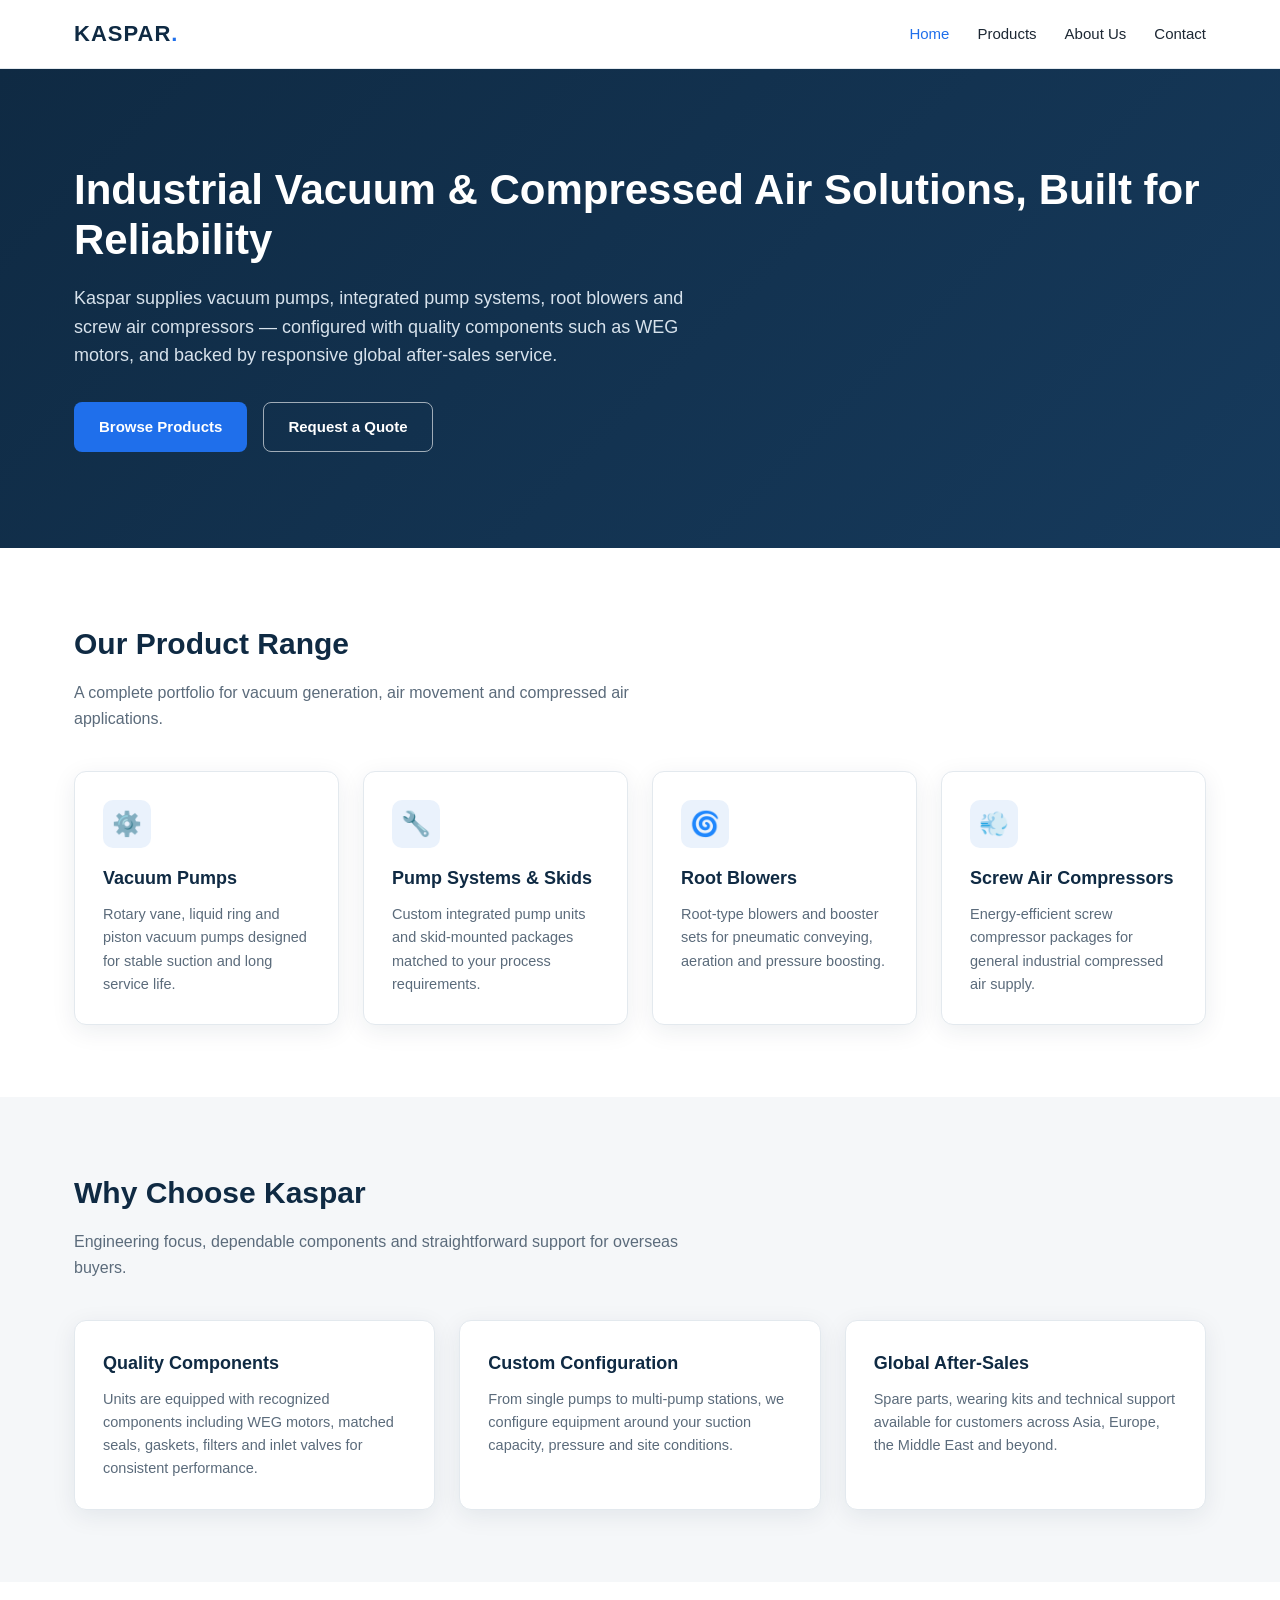
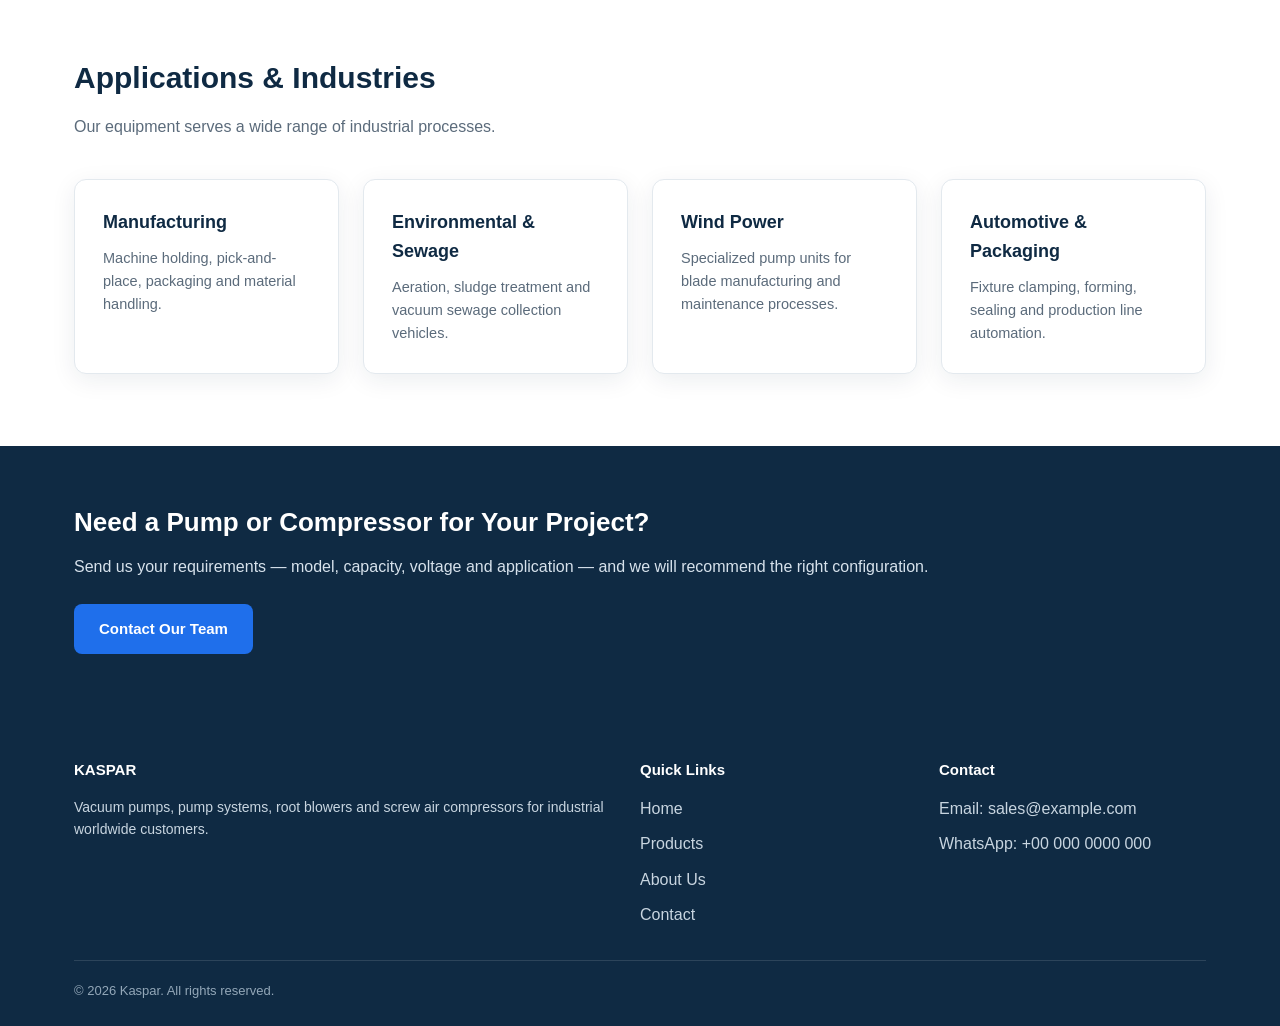
==== index.html @ ff20649e "Initial Kaspar product showcase website: home, products, detail, about, contact" ====
<!DOCTYPE html>
<html lang="en">
<head>
  <meta charset="UTF-8">
  <meta name="viewport" content="width=device-width, initial-scale=1.0">
  <title>Kaspar | Vacuum Pumps, Pump Systems & Air Compressor Solutions</title>
  <meta name="description" content="Kaspar manufactures vacuum pumps, pump skids, root blowers and screw air compressors for industrial, environmental, wind power and packaging applications. WEG-motor equipped, global after-sales support.">
  <link rel="stylesheet" href="css/style.css">
  <link rel="stylesheet" href="https://miaoda.feishu.cn/fonts/css2?family=Noto+Sans:wght@300;400;500;700;800&display=swap">
</head>
<body>

  <!-- ===== Header ===== -->
  <header class="site-header">
    <div class="container nav">
      <a href="index.html" class="brand">KASPAR<span>.</span></a>
      <button class="nav-toggle" aria-label="Menu" onclick="document.querySelector('.nav-links').classList.toggle('open')">
        <span></span><span></span><span></span>
      </button>
      <ul class="nav-links">
        <li><a href="index.html" class="active">Home</a></li>
        <li><a href="products.html">Products</a></li>
        <li><a href="about.html">About Us</a></li>
        <li><a href="contact.html">Contact</a></li>
      </ul>
    </div>
  </header>

  <!-- ===== Hero ===== -->
  <section class="hero">
    <div class="container">
      <h1>Industrial Vacuum &amp; Compressed Air Solutions, Built for Reliability</h1>
      <p class="lead">Kaspar supplies vacuum pumps, integrated pump systems, root blowers and screw air compressors — configured with quality components such as WEG motors, and backed by responsive global after-sales service.</p>
      <div class="hero-actions">
        <a href="products.html" class="btn btn-primary">Browse Products</a>
        <a href="contact.html" class="btn btn-outline">Request a Quote</a>
      </div>
    </div>
  </section>

  <!-- ===== Product categories ===== -->
  <section class="section">
    <div class="container">
      <h2 class="section-title">Our Product Range</h2>
      <p class="section-sub">A complete portfolio for vacuum generation, air movement and compressed air applications.</p>
      <div class="grid grid-4">
        <div class="card">
          <div class="icon">⚙️</div>
          <h3>Vacuum Pumps</h3>
          <p>Rotary vane, liquid ring and piston vacuum pumps designed for stable suction and long service life.</p>
        </div>
        <div class="card">
          <div class="icon">🔧</div>
          <h3>Pump Systems &amp; Skids</h3>
          <p>Custom integrated pump units and skid-mounted packages matched to your process requirements.</p>
        </div>
        <div class="card">
          <div class="icon">🌀</div>
          <h3>Root Blowers</h3>
          <p>Root-type blowers and booster sets for pneumatic conveying, aeration and pressure boosting.</p>
        </div>
        <div class="card">
          <div class="icon">💨</div>
          <h3>Screw Air Compressors</h3>
          <p>Energy-efficient screw compressor packages for general industrial compressed air supply.</p>
        </div>
      </div>
    </div>
  </section>

  <!-- ===== Why Kaspar ===== -->
  <section class="section alt">
    <div class="container">
      <h2 class="section-title">Why Choose Kaspar</h2>
      <p class="section-sub">Engineering focus, dependable components and straightforward support for overseas buyers.</p>
      <div class="grid grid-3">
        <div class="card">
          <h3>Quality Components</h3>
          <p>Units are equipped with recognized components including WEG motors, matched seals, gaskets, filters and inlet valves for consistent performance.</p>
        </div>
        <div class="card">
          <h3>Custom Configuration</h3>
          <p>From single pumps to multi-pump stations, we configure equipment around your suction capacity, pressure and site conditions.</p>
        </div>
        <div class="card">
          <h3>Global After-Sales</h3>
          <p>Spare parts, wearing kits and technical support available for customers across Asia, Europe, the Middle East and beyond.</p>
        </div>
      </div>
    </div>
  </section>

  <!-- ===== Applications ===== -->
  <section class="section">
    <div class="container">
      <h2 class="section-title">Applications &amp; Industries</h2>
      <p class="section-sub">Our equipment serves a wide range of industrial processes.</p>
      <div class="grid grid-4">
        <div class="card"><h3>Manufacturing</h3><p>Machine holding, pick-and-place, packaging and material handling.</p></div>
        <div class="card"><h3>Environmental &amp; Sewage</h3><p>Aeration, sludge treatment and vacuum sewage collection vehicles.</p></div>
        <div class="card"><h3>Wind Power</h3><p>Specialized pump units for blade manufacturing and maintenance processes.</p></div>
        <div class="card"><h3>Automotive &amp; Packaging</h3><p>Fixture clamping, forming, sealing and production line automation.</p></div>
      </div>
    </div>
  </section>

  <!-- ===== CTA ===== -->
  <section class="cta-band">
    <div class="container">
      <h2>Need a Pump or Compressor for Your Project?</h2>
      <p>Send us your requirements — model, capacity, voltage and application — and we will recommend the right configuration.</p>
      <a href="contact.html" class="btn btn-primary">Contact Our Team</a>
    </div>
  </section>

  <!-- ===== Footer ===== -->
  <footer class="site-footer">
    <div class="container">
      <div class="footer-grid">
        <div>
          <h4>KASPAR</h4>
          <p style="font-size:14px;">Vacuum pumps, pump systems, root blowers and screw air compressors for industrial worldwide customers.</p>
        </div>
        <div>
          <h4>Quick Links</h4>
          <ul>
            <li><a href="index.html">Home</a></li>
            <li><a href="products.html">Products</a></li>
            <li><a href="about.html">About Us</a></li>
            <li><a href="contact.html">Contact</a></li>
          </ul>
        </div>
        <div>
          <h4>Contact</h4>
          <ul>
            <li>Email: sales@example.com</li>
            <li>WhatsApp: +00 000 0000 000</li>
            <!-- TODO: replace placeholder contact details with real company information -->
          </ul>
        </div>
      </div>
      <div class="footer-bottom">© 2026 Kaspar. All rights reserved.</div>
    </div>
  </footer>

  <script src="js/main.js"></script>
</body>
</html>
---- css/style.css ----
/* ===== Kaspar Website — Global Styles ===== */
:root {
  --navy: #0f2a43;
  --navy-2: #163a5c;
  --steel: #5b6b7b;
  --accent: #1f6feb;
  --bg: #f5f7f9;
  --white: #ffffff;
  --line: #e3e9ee;
  --text: #1c2733;
  --radius: 12px;
  --shadow: 0 6px 24px rgba(15, 42, 67, 0.08);
}

* { margin: 0; padding: 0; box-sizing: border-box; }

html { scroll-behavior: smooth; }

body {
  font-family: "Noto Sans SC", "Noto Sans", -apple-system, BlinkMacSystemFont,
    "Segoe UI", Roboto, "Helvetica Neue", Arial, sans-serif;
  color: var(--text);
  background: var(--white);
  line-height: 1.6;
}

img { max-width: 100%; display: block; }
a { color: var(--accent); text-decoration: none; }
a:hover { text-decoration: underline; }

.container { max-width: 1180px; margin: 0 auto; padding: 0 24px; }

/* ===== Header / Nav ===== */
.site-header {
  position: sticky; top: 0; z-index: 50;
  background: var(--white);
  border-bottom: 1px solid var(--line);
}
.nav {
  display: flex; align-items: center; justify-content: space-between;
  height: 68px;
}
.brand {
  font-size: 22px; font-weight: 800; letter-spacing: 1px;
  color: var(--navy);
}
.brand span { color: var(--accent); }
.nav-links { display: flex; gap: 28px; list-style: none; }
.nav-links a {
  color: var(--text); font-weight: 500; font-size: 15px;
}
.nav-links a:hover, .nav-links a.active { color: var(--accent); text-decoration: none; }
.nav-toggle { display: none; background: none; border: 0; cursor: pointer; }
.nav-toggle span { display: block; width: 24px; height: 2px; background: var(--navy); margin: 5px 0; }

/* ===== Hero ===== */
.hero {
  background: linear-gradient(135deg, var(--navy) 0%, var(--navy-2) 100%);
  color: var(--white);
  padding: 96px 0;
}
.hero h1 { font-size: 42px; line-height: 1.2; margin-bottom: 18px; }
.hero p.lead { font-size: 18px; max-width: 640px; color: #d7e2ec; margin-bottom: 32px; }
.hero-actions { display: flex; gap: 16px; flex-wrap: wrap; }

/* ===== Buttons ===== */
.btn {
  display: inline-flex; align-items: center; justify-content: center;
  padding: 12px 24px; border-radius: 8px; font-weight: 600; font-size: 15px;
  cursor: pointer; border: 1px solid transparent; transition: all .2s;
}
.btn-primary { background: var(--accent); color: var(--white); }
.btn-primary:hover { background: #185cc7; text-decoration: none; }
.btn-outline { border-color: rgba(255,255,255,.6); color: var(--white); }
.btn-outline:hover { background: rgba(255,255,255,.1); text-decoration: none; }
.btn-dark { background: var(--navy); color: var(--white); }
.btn-dark:hover { background: var(--navy-2); text-decoration: none; }

/* ===== Sections ===== */
.section { padding: 72px 0; }
.section.alt { background: var(--bg); }
.section-title { font-size: 30px; color: var(--navy); margin-bottom: 12px; }
.section-sub { color: var(--steel); max-width: 640px; margin-bottom: 40px; }

/* ===== Cards grid ===== */
.grid { display: grid; gap: 24px; }
.grid-3 { grid-template-columns: repeat(3, 1fr); }
.grid-4 { grid-template-columns: repeat(4, 1fr); }
.card {
  background: var(--white); border: 1px solid var(--line);
  border-radius: var(--radius); padding: 28px; box-shadow: var(--shadow);
  transition: transform .2s, box-shadow .2s;
}
.card:hover { transform: translateY(-4px); }
.card h3 { font-size: 18px; color: var(--navy); margin-bottom: 10px; }
.card p { color: var(--steel); font-size: 14.5px; }
.card .icon {
  width: 48px; height: 48px; border-radius: 10px; background: #eaf2fc;
  display: flex; align-items: center; justify-content: center; font-size: 24px;
  margin-bottom: 16px;
}

/* ===== Product list ===== */
.product-card { display: flex; flex-direction: column; }
.product-card .thumb {
  height: 170px; border-radius: 10px; background: var(--bg);
  display: flex; align-items: center; justify-content: center;
  color: var(--steel); font-size: 14px; margin-bottom: 18px;
}
.product-card .meta { margin-top: auto; padding-top: 14px; }

/* ===== Feature list ===== */
.feature-list { list-style: none; display: grid; gap: 14px; }
.feature-list li {
  padding-left: 28px; position: relative; color: var(--steel);
}
.feature-list li::before {
  content: "✓"; position: absolute; left: 0; color: var(--accent); font-weight: 700;
}

/* ===== Tables ===== */
.spec-table { width: 100%; border-collapse: collapse; margin-top: 16px; }
.spec-table th, .spec-table td {
  padding: 12px 16px; border-bottom: 1px solid var(--line); text-align: left; font-size: 15px;
}
.spec-table th { width: 40%; color: var(--navy); background: var(--bg); }

/* ===== CTA band ===== */
.cta-band {
  background: var(--navy); color: var(--white); padding: 56px 0;
}
.cta-band h2 { font-size: 26px; margin-bottom: 10px; }
.cta-band p { color: #d7e2ec; margin-bottom: 24px; }

/* ===== Forms ===== */
.form-grid { display: grid; gap: 18px; }
.form-field label { display: block; font-weight: 600; margin-bottom: 6px; font-size: 14px; }
.form-field input, .form-field textarea, .form-field select {
  width: 100%; padding: 12px 14px; border: 1px solid var(--line);
  border-radius: 8px; font: inherit; background: var(--white);
}
.form-field textarea { min-height: 120px; resize: vertical; }

/* ===== Contact info ===== */
.contact-info { display: grid; gap: 16px; }
.contact-info .item { display: flex; gap: 14px; }
.contact-info .item .icon { font-size: 20px; }
.contact-info .item h4 { color: var(--navy); font-size: 15px; }
.contact-info .item p { color: var(--steel); font-size: 14.5px; }

/* ===== Footer ===== */
.site-footer { background: var(--navy); color: #c8d5e0; padding: 48px 0 24px; }
.footer-grid { display: grid; grid-template-columns: 2fr 1fr 1fr; gap: 32px; margin-bottom: 32px; }
.site-footer h4 { color: var(--white); margin-bottom: 14px; font-size: 15px; }
.site-footer ul { list-style: none; display: grid; gap: 10px; }
.site-footer a { color: #c8d5e0; }
.footer-bottom { border-top: 1px solid rgba(255,255,255,.12); padding-top: 20px; font-size: 13px; color: #93a7b8; }

/* ===== Breadcrumb ===== */
.breadcrumb { font-size: 14px; color: var(--steel); padding: 24px 0 0; }
.breadcrumb a { color: var(--steel); }

/* ===== Responsive ===== */
@media (max-width: 960px) {
  .grid-3, .grid-4 { grid-template-columns: repeat(2, 1fr); }
  .hero h1 { font-size: 32px; }
}
@media (max-width: 640px) {
  .grid-3, .grid-4 { grid-template-columns: 1fr; }
  .footer-grid { grid-template-columns: 1fr; }
  .nav-links {
    display: none; position: absolute; top: 68px; left: 0; right: 0;
    background: var(--white); flex-direction: column; gap: 0;
    border-bottom: 1px solid var(--line); padding: 8px 0;
  }
  .nav-links.open { display: flex; }
  .nav-links a { display: block; padding: 14px 24px; }
  .nav-toggle { display: block; }
}
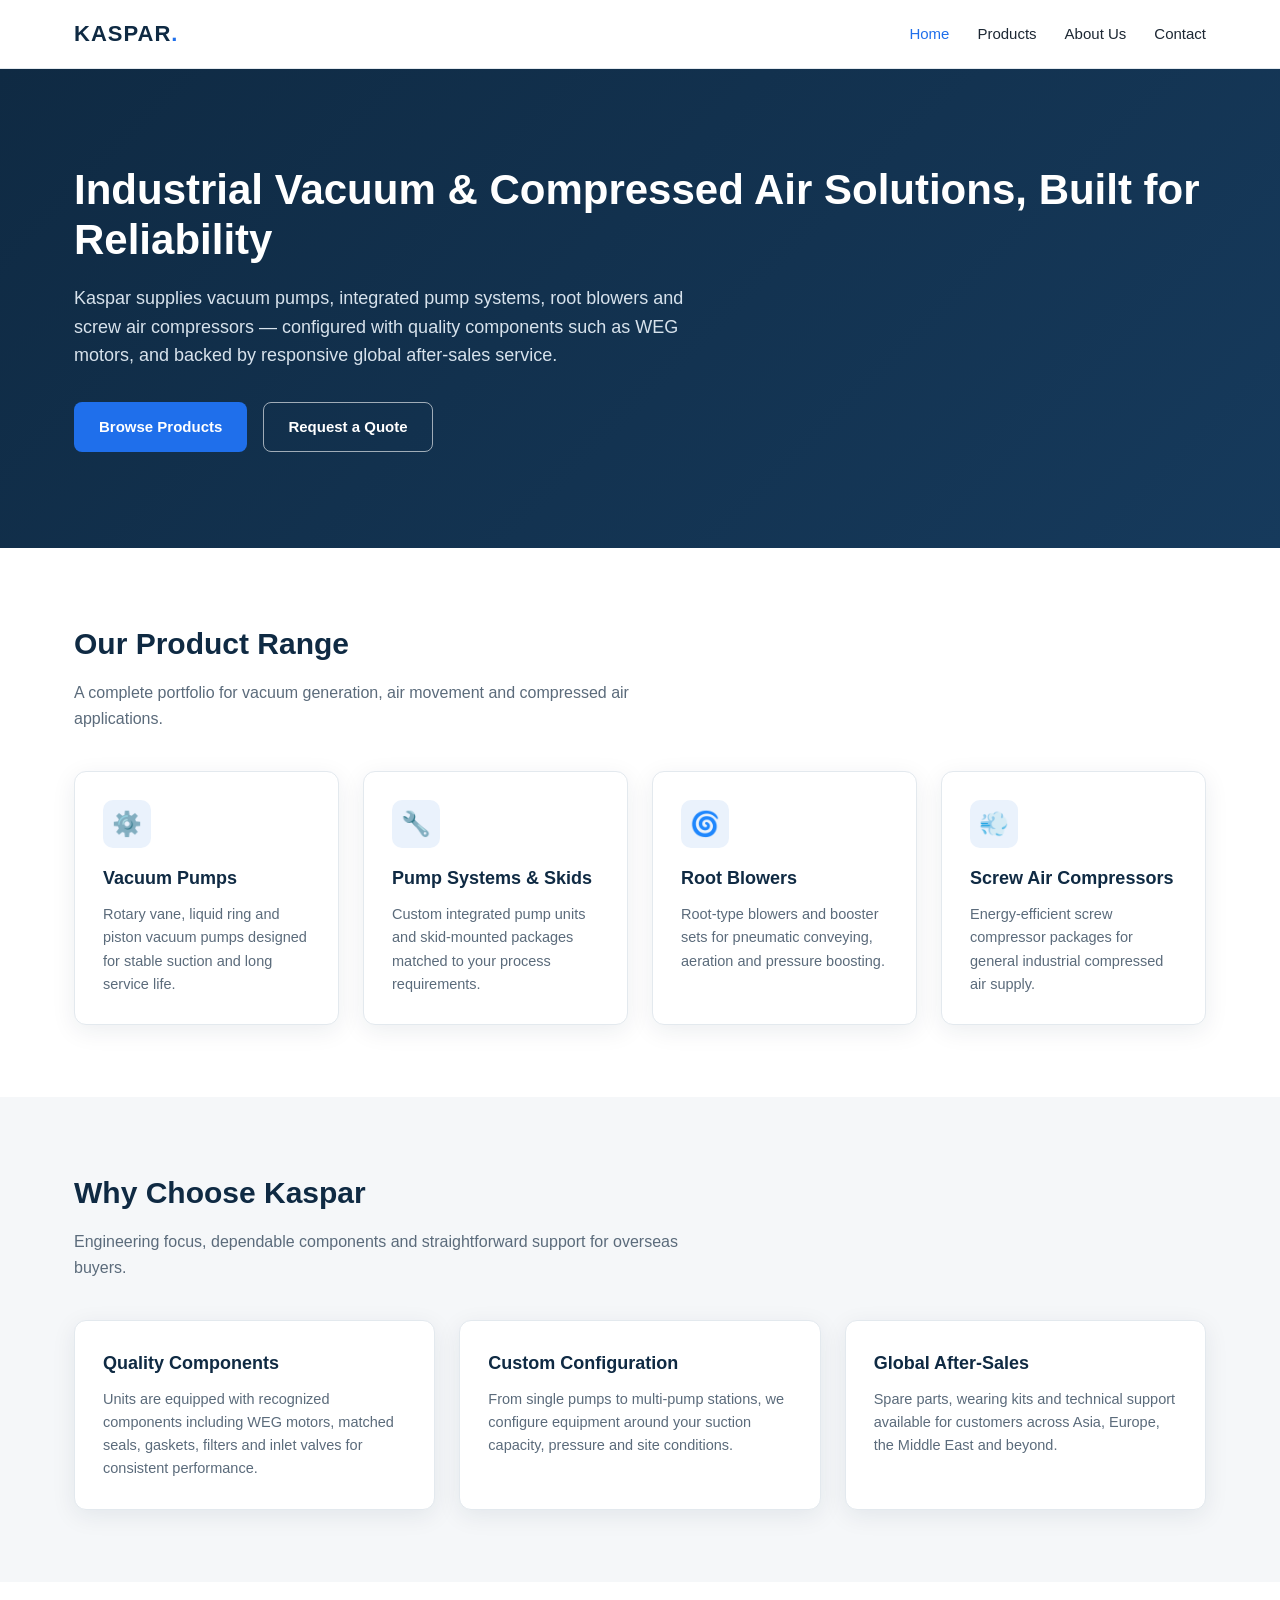
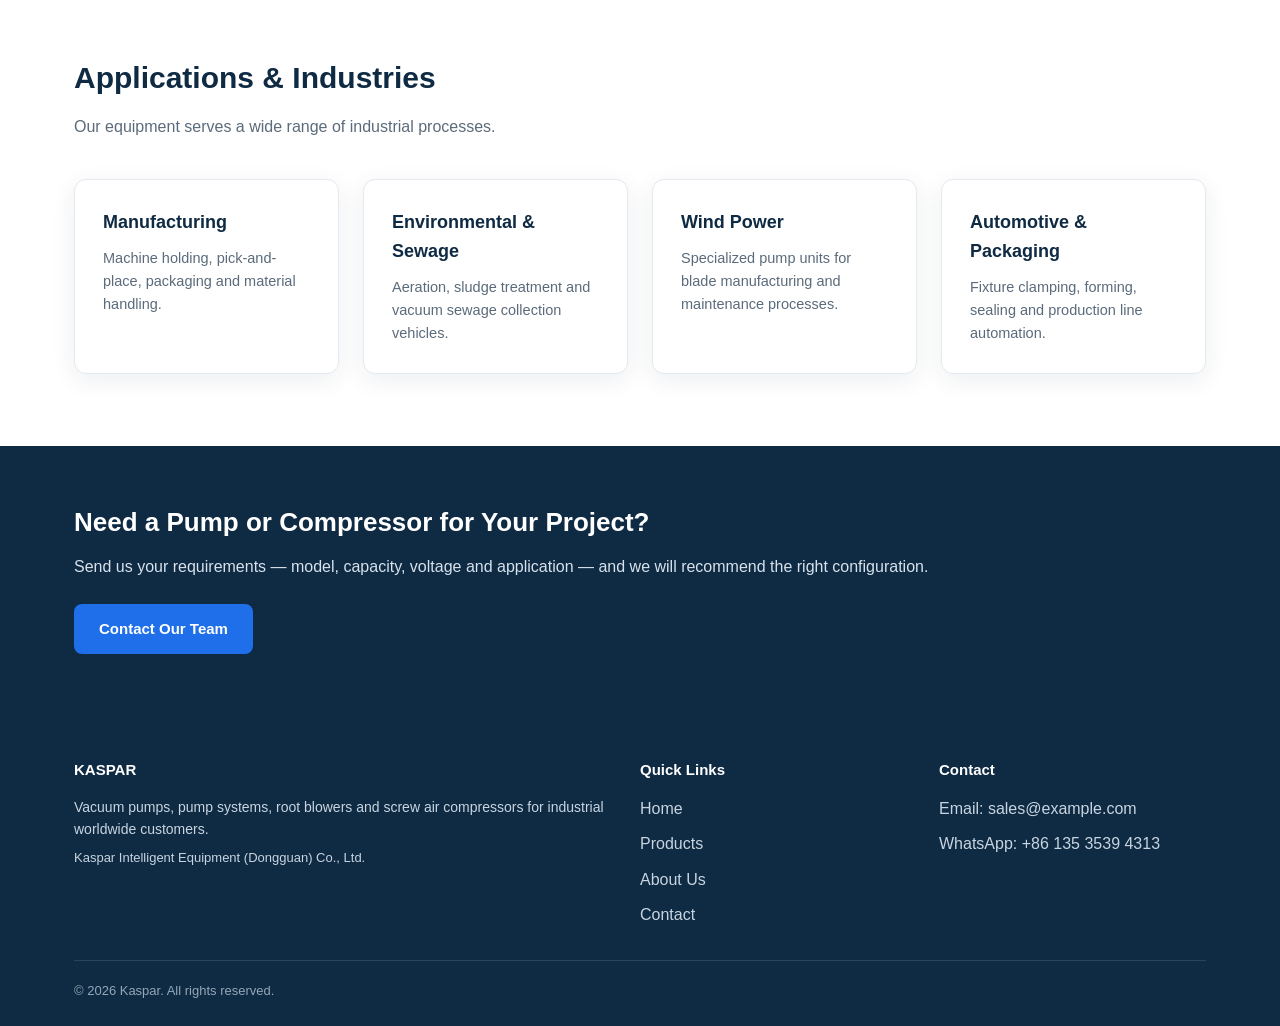
==== commit e762ce67: "Add company full name, address and WhatsApp contact" ====
--- a/index.html
+++ b/index.html
@@ -120,6 +120,7 @@
         <div>
           <h4>KASPAR</h4>
           <p style="font-size:14px;">Vacuum pumps, pump systems, root blowers and screw air compressors for industrial worldwide customers.</p>
+          <p style="font-size:13px; margin-top:8px;">Kaspar Intelligent Equipment (Dongguan) Co., Ltd.</p>
         </div>
         <div>
           <h4>Quick Links</h4>
@@ -134,8 +135,7 @@
           <h4>Contact</h4>
           <ul>
             <li>Email: sales@example.com</li>
-            <li>WhatsApp: +00 000 0000 000</li>
-            <!-- TODO: replace placeholder contact details with real company information -->
+            <li>WhatsApp: <a href="https://wa.me/8613535394313" target="_blank" rel="noopener">+86 135 3539 4313</a></li>
           </ul>
         </div>
       </div>
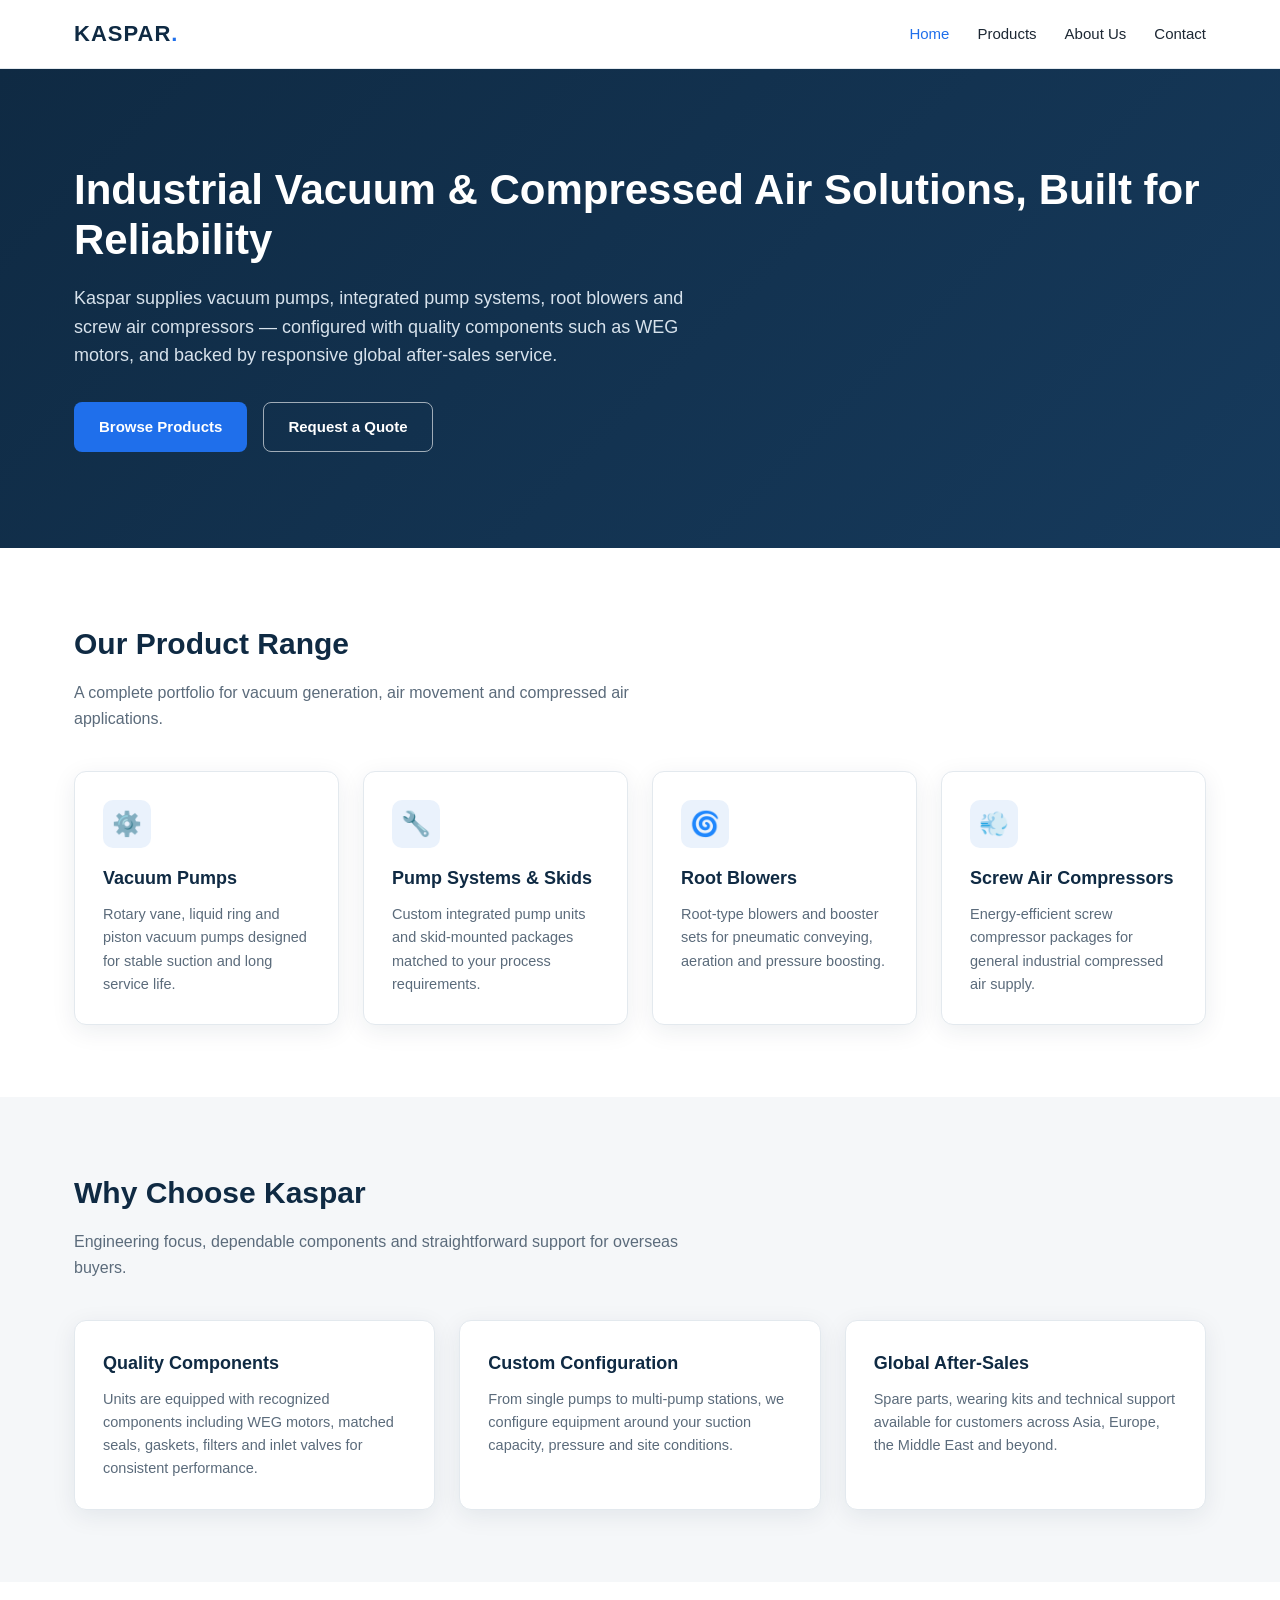
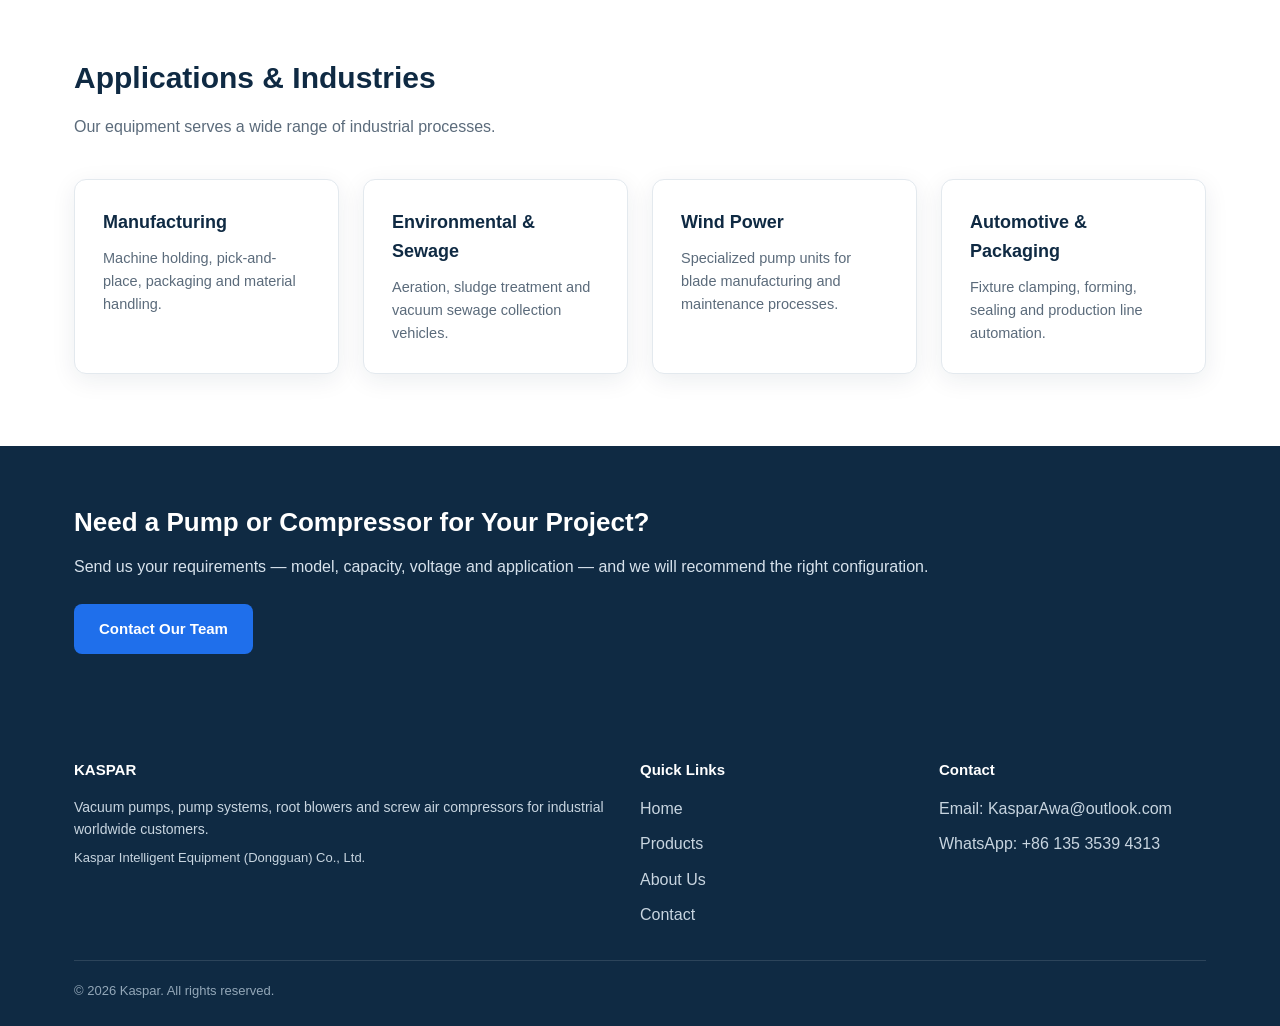
==== commit 2e4c6829: "Add VR 302 / VR 250 product pages with specs, images, curve and service kits; update contact email" ====
--- a/index.html
+++ b/index.html
@@ -134,7 +134,7 @@
         <div>
           <h4>Contact</h4>
           <ul>
-            <li>Email: sales@example.com</li>
+            <li>Email: KasparAwa@outlook.com</li>
             <li>WhatsApp: <a href="https://wa.me/8613535394313" target="_blank" rel="noopener">+86 135 3539 4313</a></li>
           </ul>
         </div>
--- a/css/style.css
+++ b/css/style.css
@@ -108,6 +108,7 @@
   color: var(--steel); font-size: 14px; margin-bottom: 18px;
 }
 .product-card .meta { margin-top: auto; padding-top: 14px; }
+.thumb-img { width: 100%; height: 170px; object-fit: contain; border-radius: 10px; background: var(--bg); margin-bottom: 18px; }
 
 /* ===== Feature list ===== */
 .feature-list { list-style: none; display: grid; gap: 14px; }
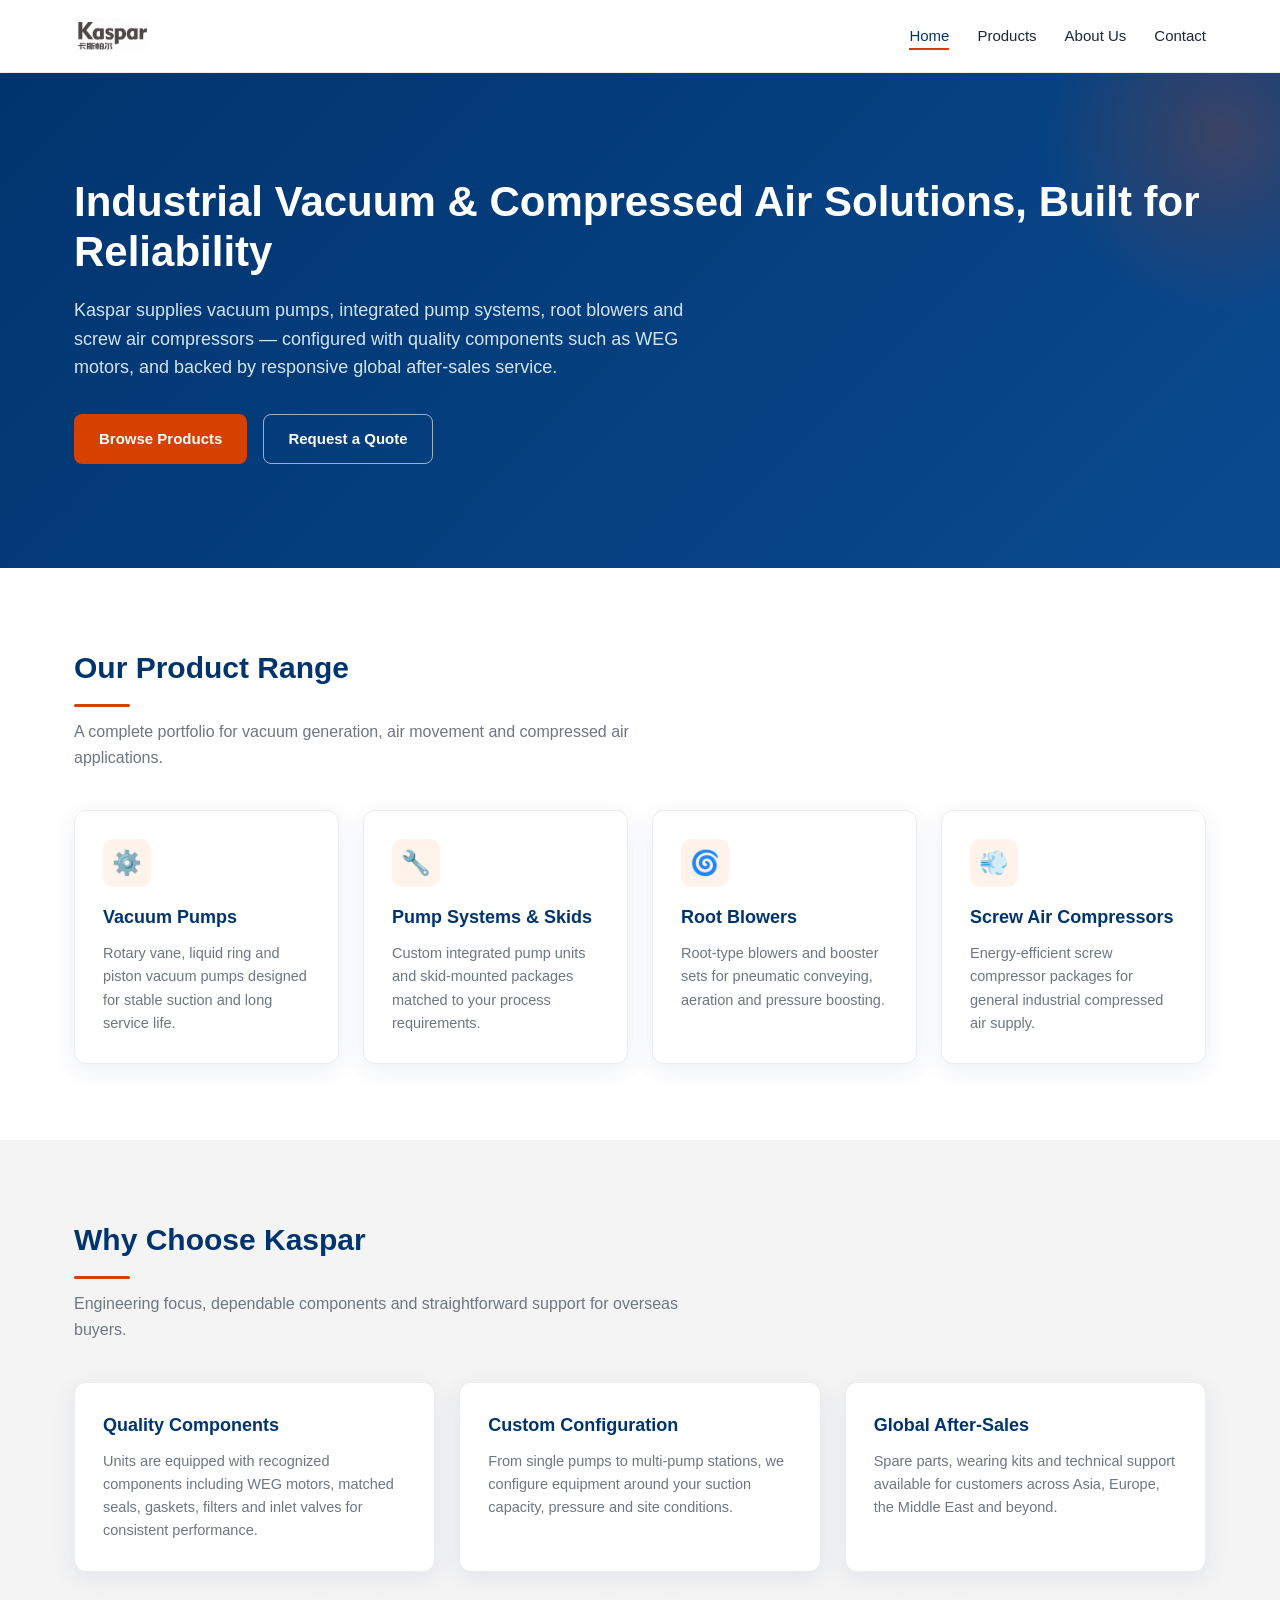
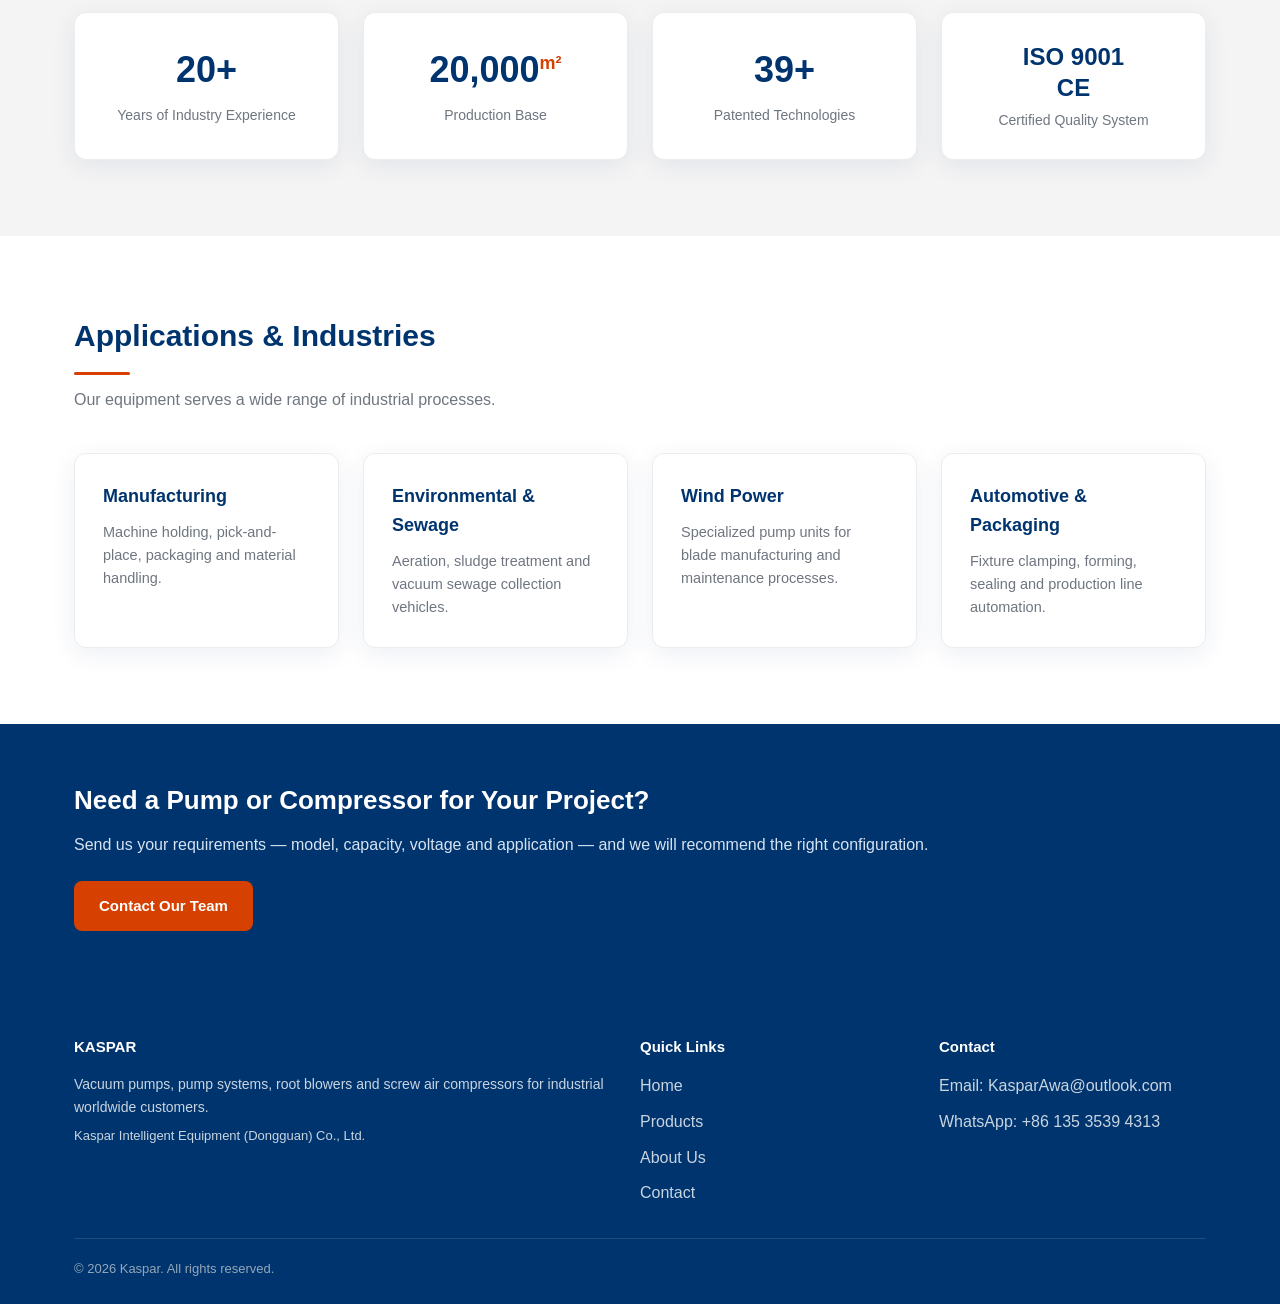
==== commit 622854f7: "Rebrand to Alibaba orange/blue palette, add logo to nav, interactive About page with stats counters " ====
--- a/index.html
+++ b/index.html
@@ -13,7 +13,7 @@
   <!-- ===== Header ===== -->
   <header class="site-header">
     <div class="container nav">
-      <a href="index.html" class="brand">KASPAR<span>.</span></a>
+      <a href="index.html" class="brand"><img class="nav-logo" src="assets/logo.png" alt="Kaspar"></a>
       <button class="nav-toggle" aria-label="Menu" onclick="document.querySelector('.nav-links').classList.toggle('open')">
         <span></span><span></span><span></span>
       </button>
@@ -44,22 +44,22 @@
       <h2 class="section-title">Our Product Range</h2>
       <p class="section-sub">A complete portfolio for vacuum generation, air movement and compressed air applications.</p>
       <div class="grid grid-4">
-        <div class="card">
+        <div class="card reveal">
           <div class="icon">⚙️</div>
           <h3>Vacuum Pumps</h3>
           <p>Rotary vane, liquid ring and piston vacuum pumps designed for stable suction and long service life.</p>
         </div>
-        <div class="card">
+        <div class="card reveal reveal-d1">
           <div class="icon">🔧</div>
           <h3>Pump Systems &amp; Skids</h3>
           <p>Custom integrated pump units and skid-mounted packages matched to your process requirements.</p>
         </div>
-        <div class="card">
+        <div class="card reveal reveal-d2">
           <div class="icon">🌀</div>
           <h3>Root Blowers</h3>
           <p>Root-type blowers and booster sets for pneumatic conveying, aeration and pressure boosting.</p>
         </div>
-        <div class="card">
+        <div class="card reveal reveal-d3">
           <div class="icon">💨</div>
           <h3>Screw Air Compressors</h3>
           <p>Energy-efficient screw compressor packages for general industrial compressed air supply.</p>
@@ -74,17 +74,36 @@
       <h2 class="section-title">Why Choose Kaspar</h2>
       <p class="section-sub">Engineering focus, dependable components and straightforward support for overseas buyers.</p>
       <div class="grid grid-3">
-        <div class="card">
+        <div class="card reveal">
           <h3>Quality Components</h3>
           <p>Units are equipped with recognized components including WEG motors, matched seals, gaskets, filters and inlet valves for consistent performance.</p>
         </div>
-        <div class="card">
+        <div class="card reveal reveal-d1">
           <h3>Custom Configuration</h3>
           <p>From single pumps to multi-pump stations, we configure equipment around your suction capacity, pressure and site conditions.</p>
         </div>
-        <div class="card">
+        <div class="card reveal reveal-d2">
           <h3>Global After-Sales</h3>
           <p>Spare parts, wearing kits and technical support available for customers across Asia, Europe, the Middle East and beyond.</p>
+        </div>
+      </div>
+
+      <div class="stats-band">
+        <div class="stat reveal">
+          <div class="stat-num" data-count="20" data-suffix="+">0</div>
+          <div class="stat-label">Years of Industry Experience</div>
+        </div>
+        <div class="stat reveal reveal-d1">
+          <div class="stat-num">20,000<sup>m²</sup></div>
+          <div class="stat-label">Production Base</div>
+        </div>
+        <div class="stat reveal reveal-d2">
+          <div class="stat-num" data-count="40" data-suffix="+">0</div>
+          <div class="stat-label">Patented Technologies</div>
+        </div>
+        <div class="stat reveal reveal-d3">
+          <div class="stat-num" style="font-size:24px; line-height:1.3;">ISO 9001<br>CE</div>
+          <div class="stat-label">Certified Quality System</div>
         </div>
       </div>
     </div>
@@ -96,10 +115,10 @@
       <h2 class="section-title">Applications &amp; Industries</h2>
       <p class="section-sub">Our equipment serves a wide range of industrial processes.</p>
       <div class="grid grid-4">
-        <div class="card"><h3>Manufacturing</h3><p>Machine holding, pick-and-place, packaging and material handling.</p></div>
-        <div class="card"><h3>Environmental &amp; Sewage</h3><p>Aeration, sludge treatment and vacuum sewage collection vehicles.</p></div>
-        <div class="card"><h3>Wind Power</h3><p>Specialized pump units for blade manufacturing and maintenance processes.</p></div>
-        <div class="card"><h3>Automotive &amp; Packaging</h3><p>Fixture clamping, forming, sealing and production line automation.</p></div>
+        <div class="card reveal"><h3>Manufacturing</h3><p>Machine holding, pick-and-place, packaging and material handling.</p></div>
+        <div class="card reveal reveal-d1"><h3>Environmental &amp; Sewage</h3><p>Aeration, sludge treatment and vacuum sewage collection vehicles.</p></div>
+        <div class="card reveal reveal-d2"><h3>Wind Power</h3><p>Specialized pump units for blade manufacturing and maintenance processes.</p></div>
+        <div class="card reveal reveal-d3"><h3>Automotive &amp; Packaging</h3><p>Fixture clamping, forming, sealing and production line automation.</p></div>
       </div>
     </div>
   </section>
--- a/css/style.css
+++ b/css/style.css
@@ -1,15 +1,18 @@
 /* ===== Kaspar Website — Global Styles ===== */
 :root {
-  --navy: #0f2a43;
-  --navy-2: #163a5c;
-  --steel: #5b6b7b;
-  --accent: #1f6feb;
-  --bg: #f5f7f9;
+  --orange: #d64000;
+  --orange-dark: #b83600;
+  --orange-soft: #fff3eb;
+  --navy: #00346e;
+  --navy-2: #0a4a8f;
+  --steel: #6f7680;
+  --bg: #f4f4f4;
   --white: #ffffff;
-  --line: #e3e9ee;
+  --line: #ececec;
   --text: #1c2733;
   --radius: 12px;
-  --shadow: 0 6px 24px rgba(15, 42, 67, 0.08);
+  --shadow: 0 6px 24px rgba(0, 52, 110, 0.08);
+  --shadow-hover: 0 14px 34px rgba(0, 52, 110, 0.16);
 }
 
 * { margin: 0; padding: 0; box-sizing: border-box; }
@@ -25,7 +28,7 @@
 }
 
 img { max-width: 100%; display: block; }
-a { color: var(--accent); text-decoration: none; }
+a { color: var(--orange); text-decoration: none; }
 a:hover { text-decoration: underline; }
 
 .container { max-width: 1180px; margin: 0 auto; padding: 0 24px; }
@@ -35,21 +38,26 @@
   position: sticky; top: 0; z-index: 50;
   background: var(--white);
   border-bottom: 1px solid var(--line);
-}
+  transition: box-shadow .25s;
+}
+.site-header.scrolled { box-shadow: 0 4px 18px rgba(0, 52, 110, 0.12); }
 .nav {
   display: flex; align-items: center; justify-content: space-between;
-  height: 68px;
-}
-.brand {
-  font-size: 22px; font-weight: 800; letter-spacing: 1px;
-  color: var(--navy);
-}
-.brand span { color: var(--accent); }
+  height: 72px;
+}
+.brand { display: inline-flex; align-items: center; }
+.nav-logo { height: 36px; width: auto; }
 .nav-links { display: flex; gap: 28px; list-style: none; }
 .nav-links a {
   color: var(--text); font-weight: 500; font-size: 15px;
-}
-.nav-links a:hover, .nav-links a.active { color: var(--accent); text-decoration: none; }
+  position: relative; padding: 6px 0;
+}
+.nav-links a::after {
+  content: ""; position: absolute; left: 0; bottom: 0; height: 2px; width: 0;
+  background: var(--orange); transition: width .25s;
+}
+.nav-links a:hover, .nav-links a.active { color: var(--navy); text-decoration: none; }
+.nav-links a:hover::after, .nav-links a.active::after { width: 100%; }
 .nav-toggle { display: none; background: none; border: 0; cursor: pointer; }
 .nav-toggle span { display: block; width: 24px; height: 2px; background: var(--navy); margin: 5px 0; }
 
@@ -57,11 +65,17 @@
 .hero {
   background: linear-gradient(135deg, var(--navy) 0%, var(--navy-2) 100%);
   color: var(--white);
-  padding: 96px 0;
-}
-.hero h1 { font-size: 42px; line-height: 1.2; margin-bottom: 18px; }
-.hero p.lead { font-size: 18px; max-width: 640px; color: #d7e2ec; margin-bottom: 32px; }
-.hero-actions { display: flex; gap: 16px; flex-wrap: wrap; }
+  padding: 104px 0;
+  position: relative; overflow: hidden;
+}
+.hero::after {
+  content: ""; position: absolute; right: -120px; top: -120px;
+  width: 360px; height: 360px; border-radius: 50%;
+  background: radial-gradient(circle, rgba(214, 64, 0, .25), transparent 70%);
+}
+.hero h1 { font-size: 42px; line-height: 1.2; margin-bottom: 18px; position: relative; z-index: 1; }
+.hero p.lead { font-size: 18px; max-width: 640px; color: #d6e3f2; margin-bottom: 32px; position: relative; z-index: 1; }
+.hero-actions { display: flex; gap: 16px; flex-wrap: wrap; position: relative; z-index: 1; }
 
 /* ===== Buttons ===== */
 .btn {
@@ -69,17 +83,21 @@
   padding: 12px 24px; border-radius: 8px; font-weight: 600; font-size: 15px;
   cursor: pointer; border: 1px solid transparent; transition: all .2s;
 }
-.btn-primary { background: var(--accent); color: var(--white); }
-.btn-primary:hover { background: #185cc7; text-decoration: none; }
+.btn-primary { background: var(--orange); color: var(--white); }
+.btn-primary:hover { background: var(--orange-dark); text-decoration: none; transform: translateY(-2px); }
 .btn-outline { border-color: rgba(255,255,255,.6); color: var(--white); }
 .btn-outline:hover { background: rgba(255,255,255,.1); text-decoration: none; }
 .btn-dark { background: var(--navy); color: var(--white); }
 .btn-dark:hover { background: var(--navy-2); text-decoration: none; }
 
 /* ===== Sections ===== */
-.section { padding: 72px 0; }
+.section { padding: 76px 0; }
 .section.alt { background: var(--bg); }
 .section-title { font-size: 30px; color: var(--navy); margin-bottom: 12px; }
+.section-title::after {
+  content: ""; display: block; width: 56px; height: 3px; margin-top: 12px;
+  background: var(--orange); border-radius: 2px;
+}
 .section-sub { color: var(--steel); max-width: 640px; margin-bottom: 40px; }
 
 /* ===== Cards grid ===== */
@@ -89,13 +107,13 @@
 .card {
   background: var(--white); border: 1px solid var(--line);
   border-radius: var(--radius); padding: 28px; box-shadow: var(--shadow);
-  transition: transform .2s, box-shadow .2s;
-}
-.card:hover { transform: translateY(-4px); }
+  transition: transform .25s, box-shadow .25s, border-color .25s;
+}
+.card:hover { transform: translateY(-5px); box-shadow: var(--shadow-hover); border-color: #f3c6b0; }
 .card h3 { font-size: 18px; color: var(--navy); margin-bottom: 10px; }
 .card p { color: var(--steel); font-size: 14.5px; }
 .card .icon {
-  width: 48px; height: 48px; border-radius: 10px; background: #eaf2fc;
+  width: 48px; height: 48px; border-radius: 10px; background: var(--orange-soft);
   display: flex; align-items: center; justify-content: center; font-size: 24px;
   margin-bottom: 16px;
 }
@@ -108,6 +126,7 @@
   color: var(--steel); font-size: 14px; margin-bottom: 18px;
 }
 .product-card .meta { margin-top: auto; padding-top: 14px; }
+.product-card .meta a { font-weight: 600; }
 .thumb-img { width: 100%; height: 170px; object-fit: contain; border-radius: 10px; background: var(--bg); margin-bottom: 18px; }
 
 /* ===== Feature list ===== */
@@ -116,22 +135,46 @@
   padding-left: 28px; position: relative; color: var(--steel);
 }
 .feature-list li::before {
-  content: "✓"; position: absolute; left: 0; color: var(--accent); font-weight: 700;
-}
+  content: "✓"; position: absolute; left: 0; color: var(--orange); font-weight: 700;
+}
+
+/* ===== Stats band ===== */
+.stats-band { display: grid; grid-template-columns: repeat(4, 1fr); gap: 24px; margin-top: 40px; }
+.stat {
+  background: var(--white); border: 1px solid var(--line); border-radius: var(--radius);
+  padding: 28px 20px; text-align: center; box-shadow: var(--shadow);
+}
+.stat-num { font-size: 36px; font-weight: 800; color: var(--navy); }
+.stat-num sup { font-size: 18px; color: var(--orange); }
+.stat-label { color: var(--steel); font-size: 14px; margin-top: 6px; }
+
+/* ===== Process steps ===== */
+.steps { display: grid; grid-template-columns: repeat(4, 1fr); gap: 24px; counter-reset: step; }
+.step {
+  background: var(--white); border: 1px solid var(--line); border-radius: var(--radius);
+  padding: 28px; position: relative; transition: transform .25s, box-shadow .25s;
+}
+.step:hover { transform: translateY(-5px); box-shadow: var(--shadow-hover); }
+.step .step-no {
+  width: 40px; height: 40px; border-radius: 50%; background: var(--navy); color: var(--white);
+  display: flex; align-items: center; justify-content: center; font-weight: 700; margin-bottom: 16px;
+}
+.step h3 { font-size: 17px; color: var(--navy); margin-bottom: 8px; }
+.step p { color: var(--steel); font-size: 14.5px; }
 
 /* ===== Tables ===== */
 .spec-table { width: 100%; border-collapse: collapse; margin-top: 16px; }
 .spec-table th, .spec-table td {
   padding: 12px 16px; border-bottom: 1px solid var(--line); text-align: left; font-size: 15px;
 }
-.spec-table th { width: 40%; color: var(--navy); background: var(--bg); }
+.spec-table th { width: 40%; color: var(--navy); background: var(--orange-soft); }
 
 /* ===== CTA band ===== */
 .cta-band {
   background: var(--navy); color: var(--white); padding: 56px 0;
 }
 .cta-band h2 { font-size: 26px; margin-bottom: 10px; }
-.cta-band p { color: #d7e2ec; margin-bottom: 24px; }
+.cta-band p { color: #d6e3f2; margin-bottom: 24px; }
 
 /* ===== Forms ===== */
 .form-grid { display: grid; gap: 18px; }
@@ -161,16 +204,25 @@
 .breadcrumb { font-size: 14px; color: var(--steel); padding: 24px 0 0; }
 .breadcrumb a { color: var(--steel); }
 
+/* ===== Scroll reveal animation ===== */
+.reveal { opacity: 0; transform: translateY(26px); transition: opacity .6s ease, transform .6s ease; }
+.reveal.visible { opacity: 1; transform: none; }
+.reveal-d1 { transition-delay: .08s; }
+.reveal-d2 { transition-delay: .16s; }
+.reveal-d3 { transition-delay: .24s; }
+
 /* ===== Responsive ===== */
 @media (max-width: 960px) {
   .grid-3, .grid-4 { grid-template-columns: repeat(2, 1fr); }
+  .stats-band { grid-template-columns: repeat(2, 1fr); }
+  .steps { grid-template-columns: repeat(2, 1fr); }
   .hero h1 { font-size: 32px; }
 }
 @media (max-width: 640px) {
-  .grid-3, .grid-4 { grid-template-columns: 1fr; }
+  .grid-3, .grid-4, .stats-band, .steps { grid-template-columns: 1fr; }
   .footer-grid { grid-template-columns: 1fr; }
   .nav-links {
-    display: none; position: absolute; top: 68px; left: 0; right: 0;
+    display: none; position: absolute; top: 72px; left: 0; right: 0;
     background: var(--white); flex-direction: column; gap: 0;
     border-bottom: 1px solid var(--line); padding: 8px 0;
   }
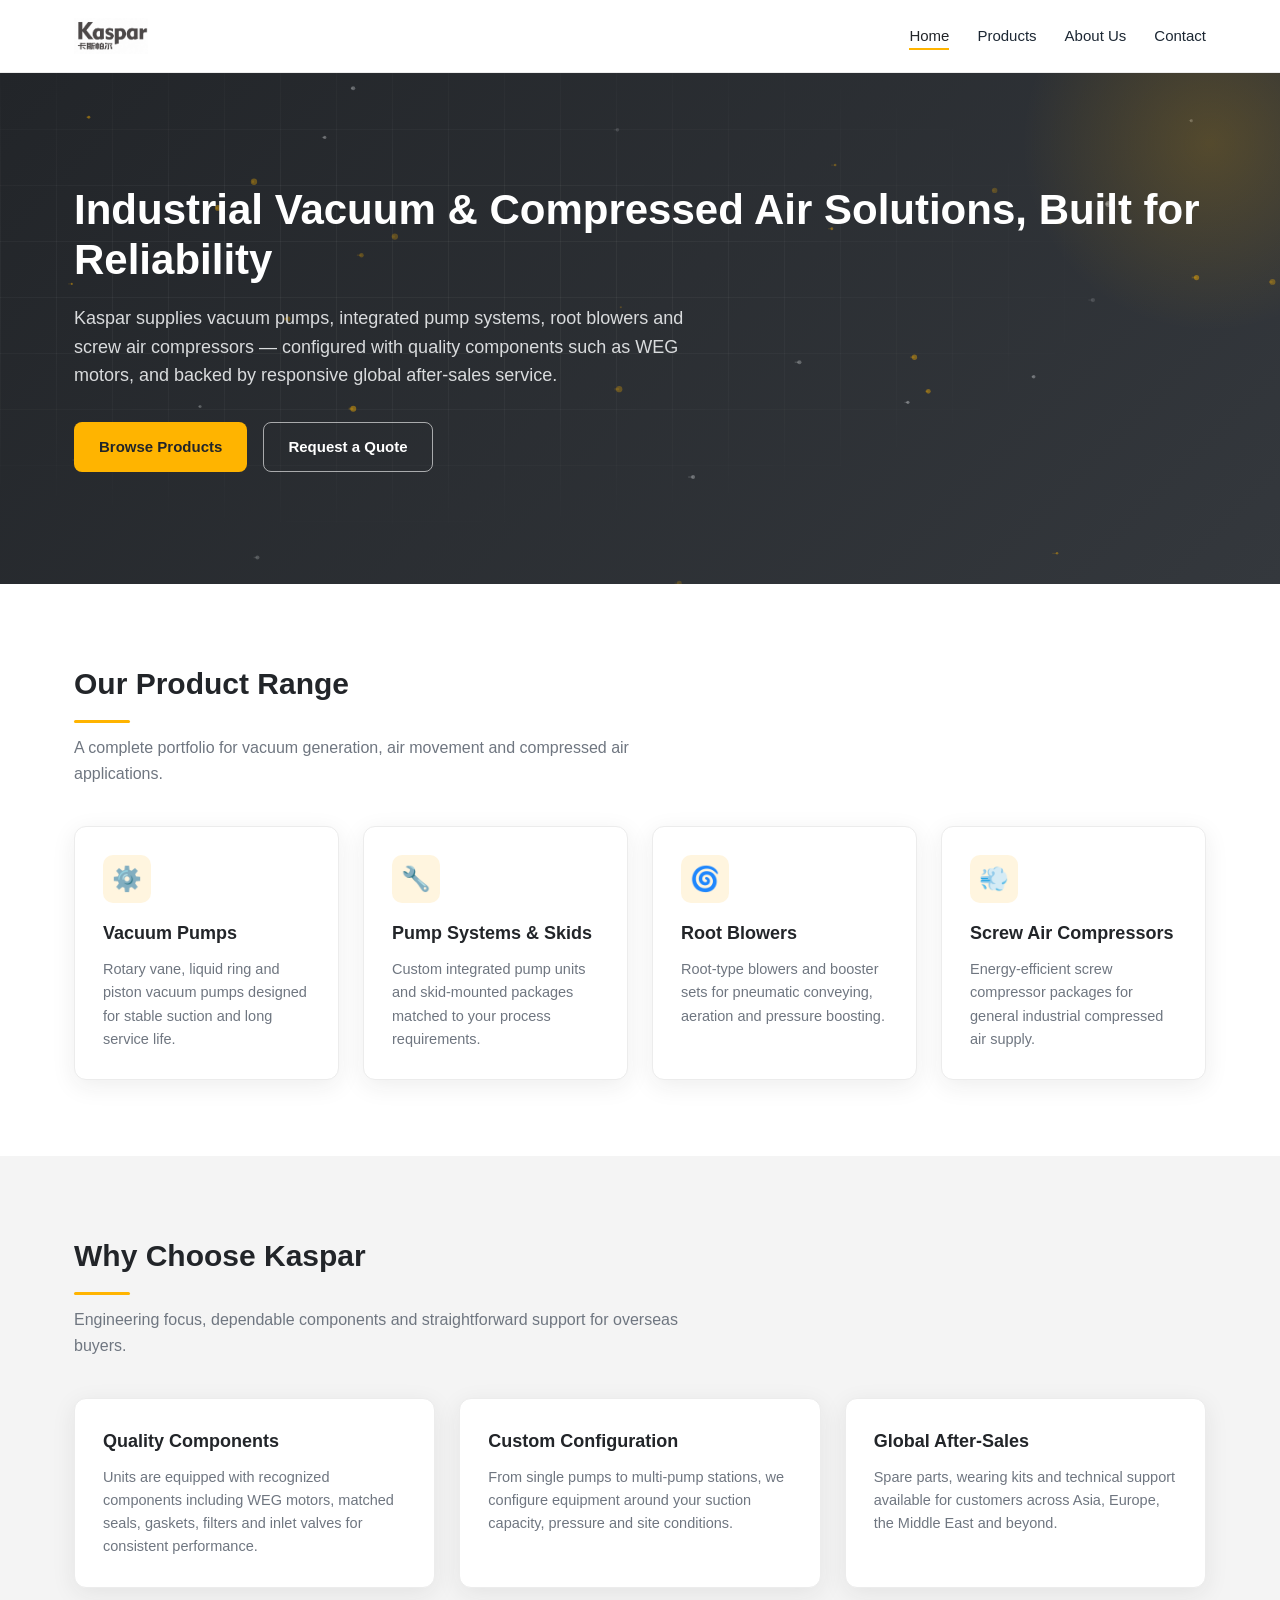
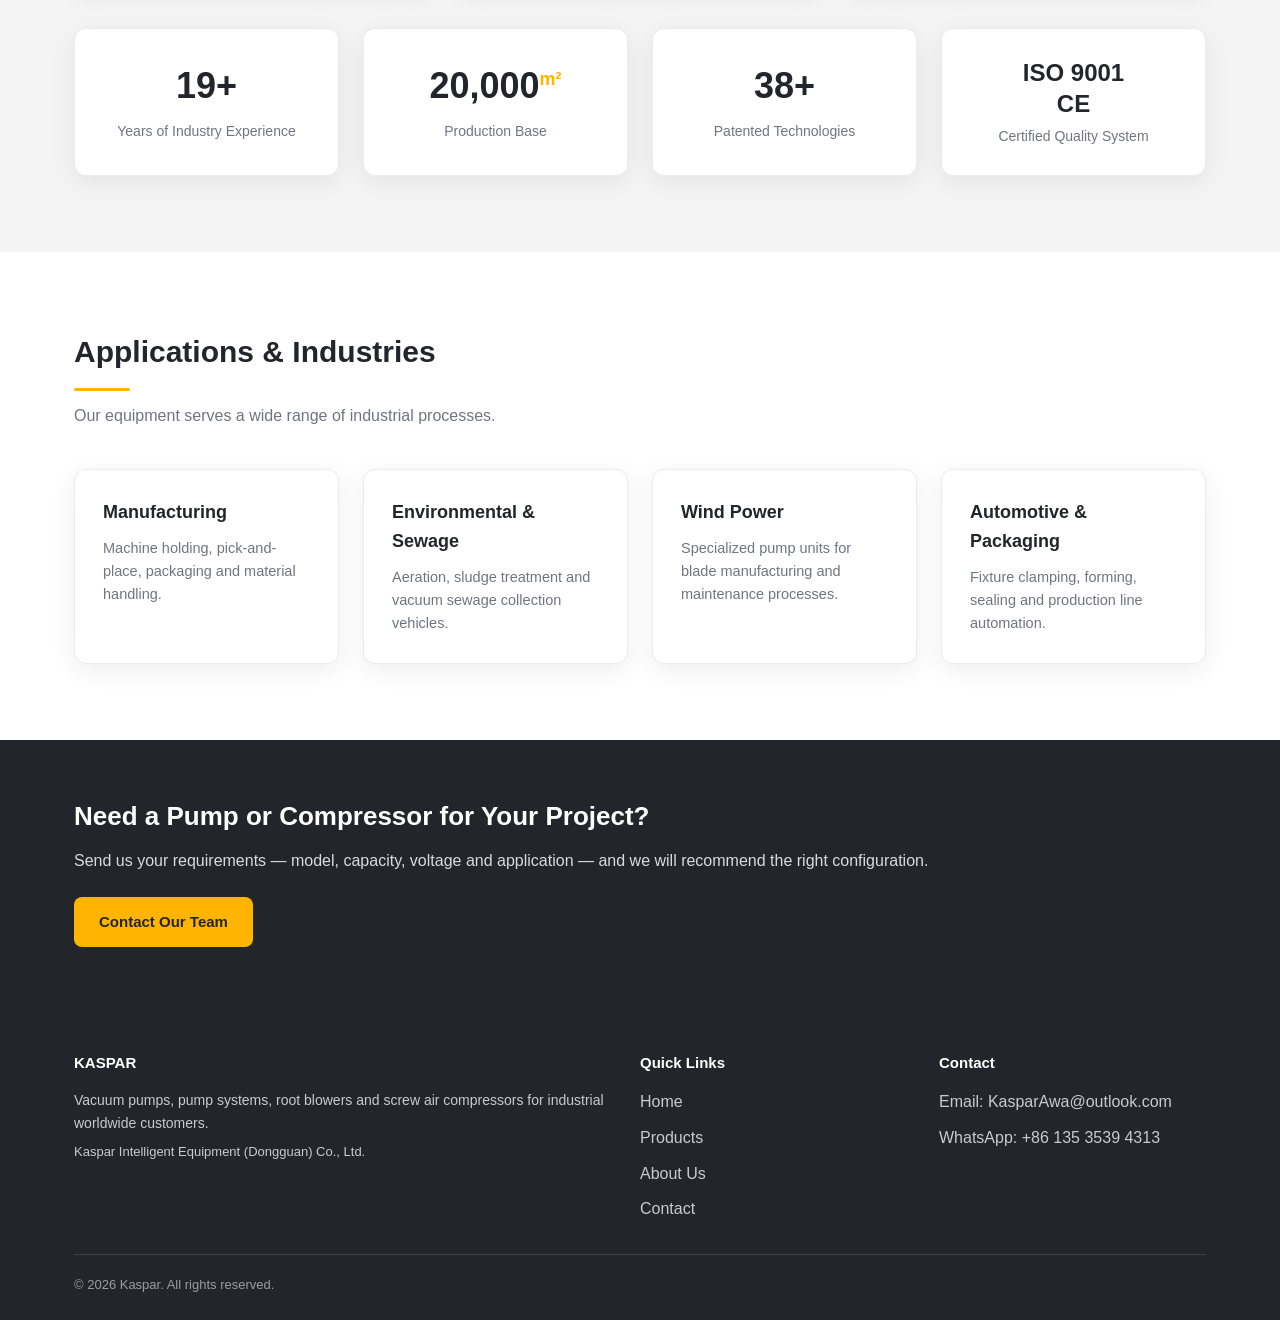
==== commit 6115a1f9: "Add animated hero ambient canvas, staggered entrance, grid glow and SVG favicon" ====
--- a/index.html
+++ b/index.html
@@ -3,6 +3,7 @@
 <head>
   <meta charset="UTF-8">
   <meta name="viewport" content="width=device-width, initial-scale=1.0">
+  <link rel="icon" href="data:image/svg+xml,<svg xmlns='http://www.w3.org/2000/svg' viewBox='0 0 64 64'><rect width='64' height='64' rx='12' fill='%23ffb400'/><text x='32' y='44' font-size='38' font-family='Arial' font-weight='700' text-anchor='middle' fill='%23222529'>K</text></svg>">
   <title>Kaspar | Vacuum Pumps, Pump Systems & Air Compressor Solutions</title>
   <meta name="description" content="Kaspar manufactures vacuum pumps, pump skids, root blowers and screw air compressors for industrial, environmental, wind power and packaging applications. WEG-motor equipped, global after-sales support.">
   <link rel="stylesheet" href="css/style.css">
@@ -28,6 +29,7 @@
 
   <!-- ===== Hero ===== -->
   <section class="hero">
+    <canvas class="hero-canvas" aria-hidden="true"></canvas>
     <div class="container">
       <h1>Industrial Vacuum &amp; Compressed Air Solutions, Built for Reliability</h1>
       <p class="lead">Kaspar supplies vacuum pumps, integrated pump systems, root blowers and screw air compressors — configured with quality components such as WEG motors, and backed by responsive global after-sales service.</p>
--- a/css/style.css
+++ b/css/style.css
@@ -1,18 +1,18 @@
 /* ===== Kaspar Website — Global Styles ===== */
 :root {
-  --orange: #d64000;
-  --orange-dark: #b83600;
-  --orange-soft: #fff3eb;
-  --navy: #00346e;
-  --navy-2: #0a4a8f;
+  --orange: #ffb400;
+  --orange-dark: #e09a00;
+  --orange-soft: #fff5df;
+  --navy: #222529;
+  --navy-2: #34383d;
   --steel: #6f7680;
   --bg: #f4f4f4;
   --white: #ffffff;
   --line: #ececec;
   --text: #1c2733;
   --radius: 12px;
-  --shadow: 0 6px 24px rgba(0, 52, 110, 0.08);
-  --shadow-hover: 0 14px 34px rgba(0, 52, 110, 0.16);
+  --shadow: 0 6px 24px rgba(34, 37, 41, 0.08);
+  --shadow-hover: 0 14px 34px rgba(34, 37, 41, 0.16);
 }
 
 * { margin: 0; padding: 0; box-sizing: border-box; }
@@ -65,17 +65,32 @@
 .hero {
   background: linear-gradient(135deg, var(--navy) 0%, var(--navy-2) 100%);
   color: var(--white);
-  padding: 104px 0;
+  padding: 112px 0;
   position: relative; overflow: hidden;
 }
+.hero::before {
+  content: ""; position: absolute; inset: 0; z-index: 0;
+  background-image:
+    linear-gradient(rgba(255, 255, 255, .045) 1px, transparent 1px),
+    linear-gradient(90deg, rgba(255, 255, 255, .045) 1px, transparent 1px);
+  background-size: 56px 56px;
+  -webkit-mask-image: radial-gradient(ellipse 80% 70% at 30% 40%, #000 30%, transparent 75%);
+  mask-image: radial-gradient(ellipse 80% 70% at 30% 40%, #000 30%, transparent 75%);
+}
 .hero::after {
-  content: ""; position: absolute; right: -120px; top: -120px;
-  width: 360px; height: 360px; border-radius: 50%;
-  background: radial-gradient(circle, rgba(214, 64, 0, .25), transparent 70%);
-}
-.hero h1 { font-size: 42px; line-height: 1.2; margin-bottom: 18px; position: relative; z-index: 1; }
-.hero p.lead { font-size: 18px; max-width: 640px; color: #d6e3f2; margin-bottom: 32px; position: relative; z-index: 1; }
-.hero-actions { display: flex; gap: 16px; flex-wrap: wrap; position: relative; z-index: 1; }
+  content: ""; position: absolute; right: -120px; top: -120px; z-index: 0;
+  width: 380px; height: 380px; border-radius: 50%;
+  background: radial-gradient(circle, rgba(255, 180, 0, .18), transparent 70%);
+}
+.hero-canvas { position: absolute; inset: 0; z-index: 0; width: 100%; height: 100%; }
+.hero .container { position: relative; z-index: 1; }
+.hero h1 { font-size: 42px; line-height: 1.2; margin-bottom: 18px; animation: heroUp .7s cubic-bezier(.22, .61, .36, 1) both; }
+.hero p.lead { font-size: 18px; max-width: 640px; color: #d9dbdd; margin-bottom: 32px; animation: heroUp .7s .18s cubic-bezier(.22, .61, .36, 1) both; }
+.hero-actions { display: flex; gap: 16px; flex-wrap: wrap; animation: heroUp .7s .34s cubic-bezier(.22, .61, .36, 1) both; }
+@keyframes heroUp { from { opacity: 0; transform: translateY(26px); } to { opacity: 1; transform: none; } }
+@media (prefers-reduced-motion: reduce) {
+  .hero h1, .hero p.lead, .hero-actions { animation: none; }
+}
 
 /* ===== Buttons ===== */
 .btn {
@@ -83,7 +98,7 @@
   padding: 12px 24px; border-radius: 8px; font-weight: 600; font-size: 15px;
   cursor: pointer; border: 1px solid transparent; transition: all .2s;
 }
-.btn-primary { background: var(--orange); color: var(--white); }
+.btn-primary { background: var(--orange); color: var(--navy); }
 .btn-primary:hover { background: var(--orange-dark); text-decoration: none; transform: translateY(-2px); }
 .btn-outline { border-color: rgba(255,255,255,.6); color: var(--white); }
 .btn-outline:hover { background: rgba(255,255,255,.1); text-decoration: none; }
@@ -109,11 +124,12 @@
   border-radius: var(--radius); padding: 28px; box-shadow: var(--shadow);
   transition: transform .25s, box-shadow .25s, border-color .25s;
 }
-.card:hover { transform: translateY(-5px); box-shadow: var(--shadow-hover); border-color: #f3c6b0; }
+.card:hover { transform: translateY(-5px); box-shadow: var(--shadow-hover); border-color: #f3d98a; }
 .card h3 { font-size: 18px; color: var(--navy); margin-bottom: 10px; }
 .card p { color: var(--steel); font-size: 14.5px; }
 .card .icon {
   width: 48px; height: 48px; border-radius: 10px; background: var(--orange-soft);
+  color: var(--navy);
   display: flex; align-items: center; justify-content: center; font-size: 24px;
   margin-bottom: 16px;
 }
@@ -135,7 +151,7 @@
   padding-left: 28px; position: relative; color: var(--steel);
 }
 .feature-list li::before {
-  content: "✓"; position: absolute; left: 0; color: var(--orange); font-weight: 700;
+  content: "✓"; position: absolute; left: 0; color: var(--orange-dark); font-weight: 700;
 }
 
 /* ===== Stats band ===== */
@@ -174,7 +190,7 @@
   background: var(--navy); color: var(--white); padding: 56px 0;
 }
 .cta-band h2 { font-size: 26px; margin-bottom: 10px; }
-.cta-band p { color: #d6e3f2; margin-bottom: 24px; }
+.cta-band p { color: #d9dbdd; margin-bottom: 24px; }
 
 /* ===== Forms ===== */
 .form-grid { display: grid; gap: 18px; }
@@ -193,12 +209,12 @@
 .contact-info .item p { color: var(--steel); font-size: 14.5px; }
 
 /* ===== Footer ===== */
-.site-footer { background: var(--navy); color: #c8d5e0; padding: 48px 0 24px; }
+.site-footer { background: var(--navy); color: #c9cbcd; padding: 48px 0 24px; }
 .footer-grid { display: grid; grid-template-columns: 2fr 1fr 1fr; gap: 32px; margin-bottom: 32px; }
 .site-footer h4 { color: var(--white); margin-bottom: 14px; font-size: 15px; }
 .site-footer ul { list-style: none; display: grid; gap: 10px; }
-.site-footer a { color: #c8d5e0; }
-.footer-bottom { border-top: 1px solid rgba(255,255,255,.12); padding-top: 20px; font-size: 13px; color: #93a7b8; }
+.site-footer a { color: #c9cbcd; }
+.footer-bottom { border-top: 1px solid rgba(255,255,255,.12); padding-top: 20px; font-size: 13px; color: #9a9da1; }
 
 /* ===== Breadcrumb ===== */
 .breadcrumb { font-size: 14px; color: var(--steel); padding: 24px 0 0; }
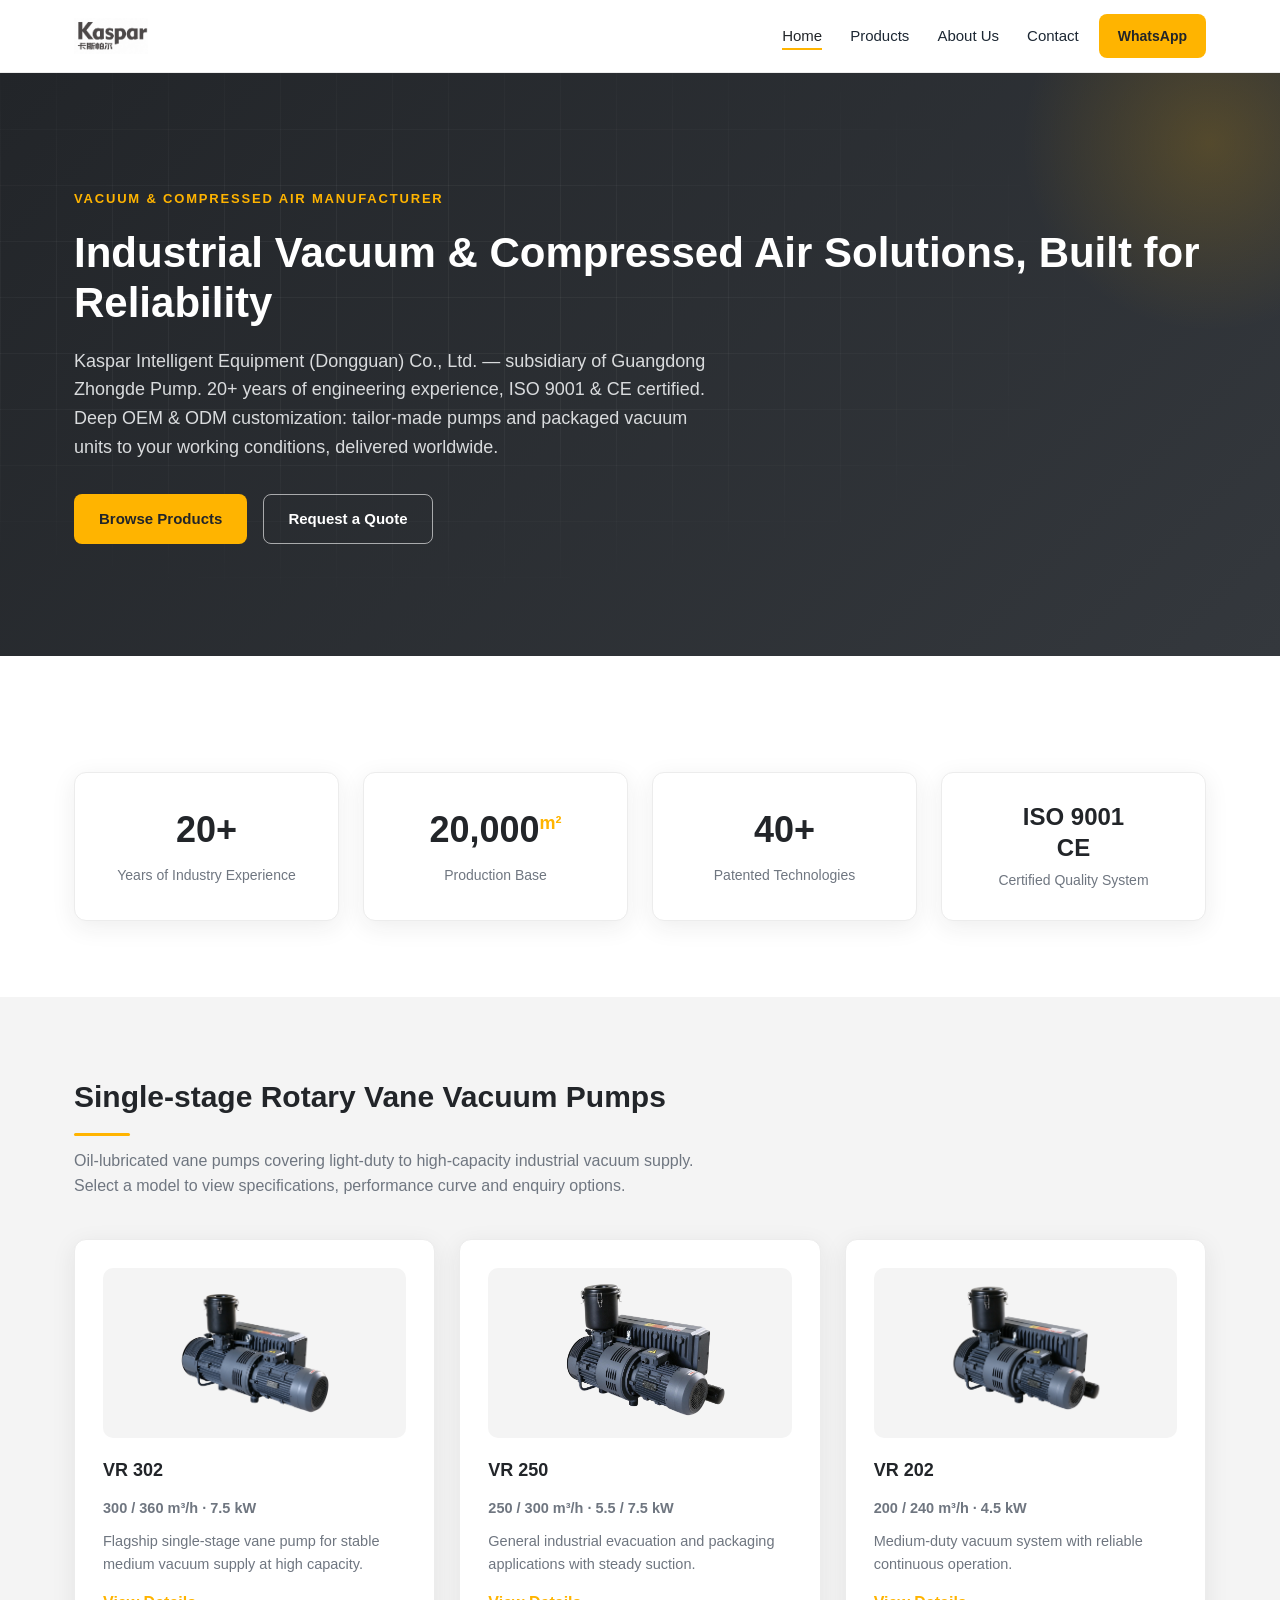
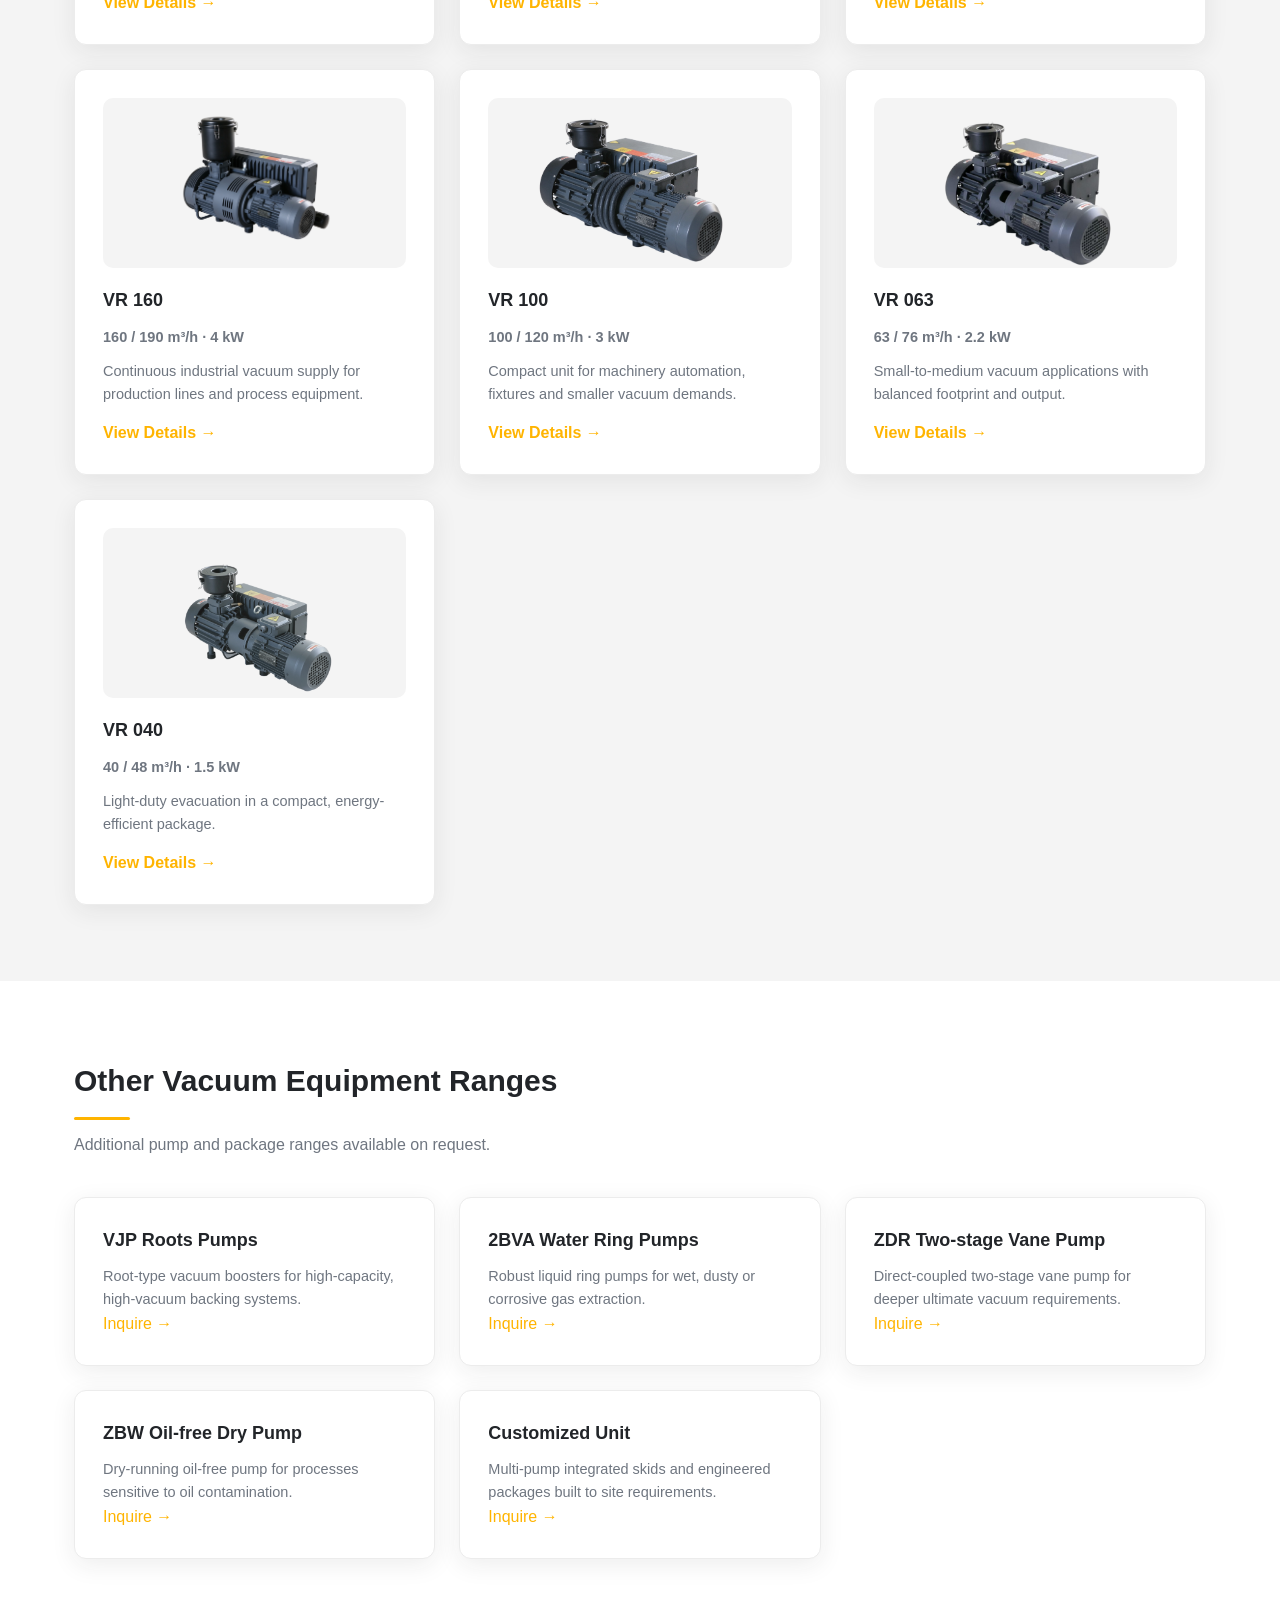
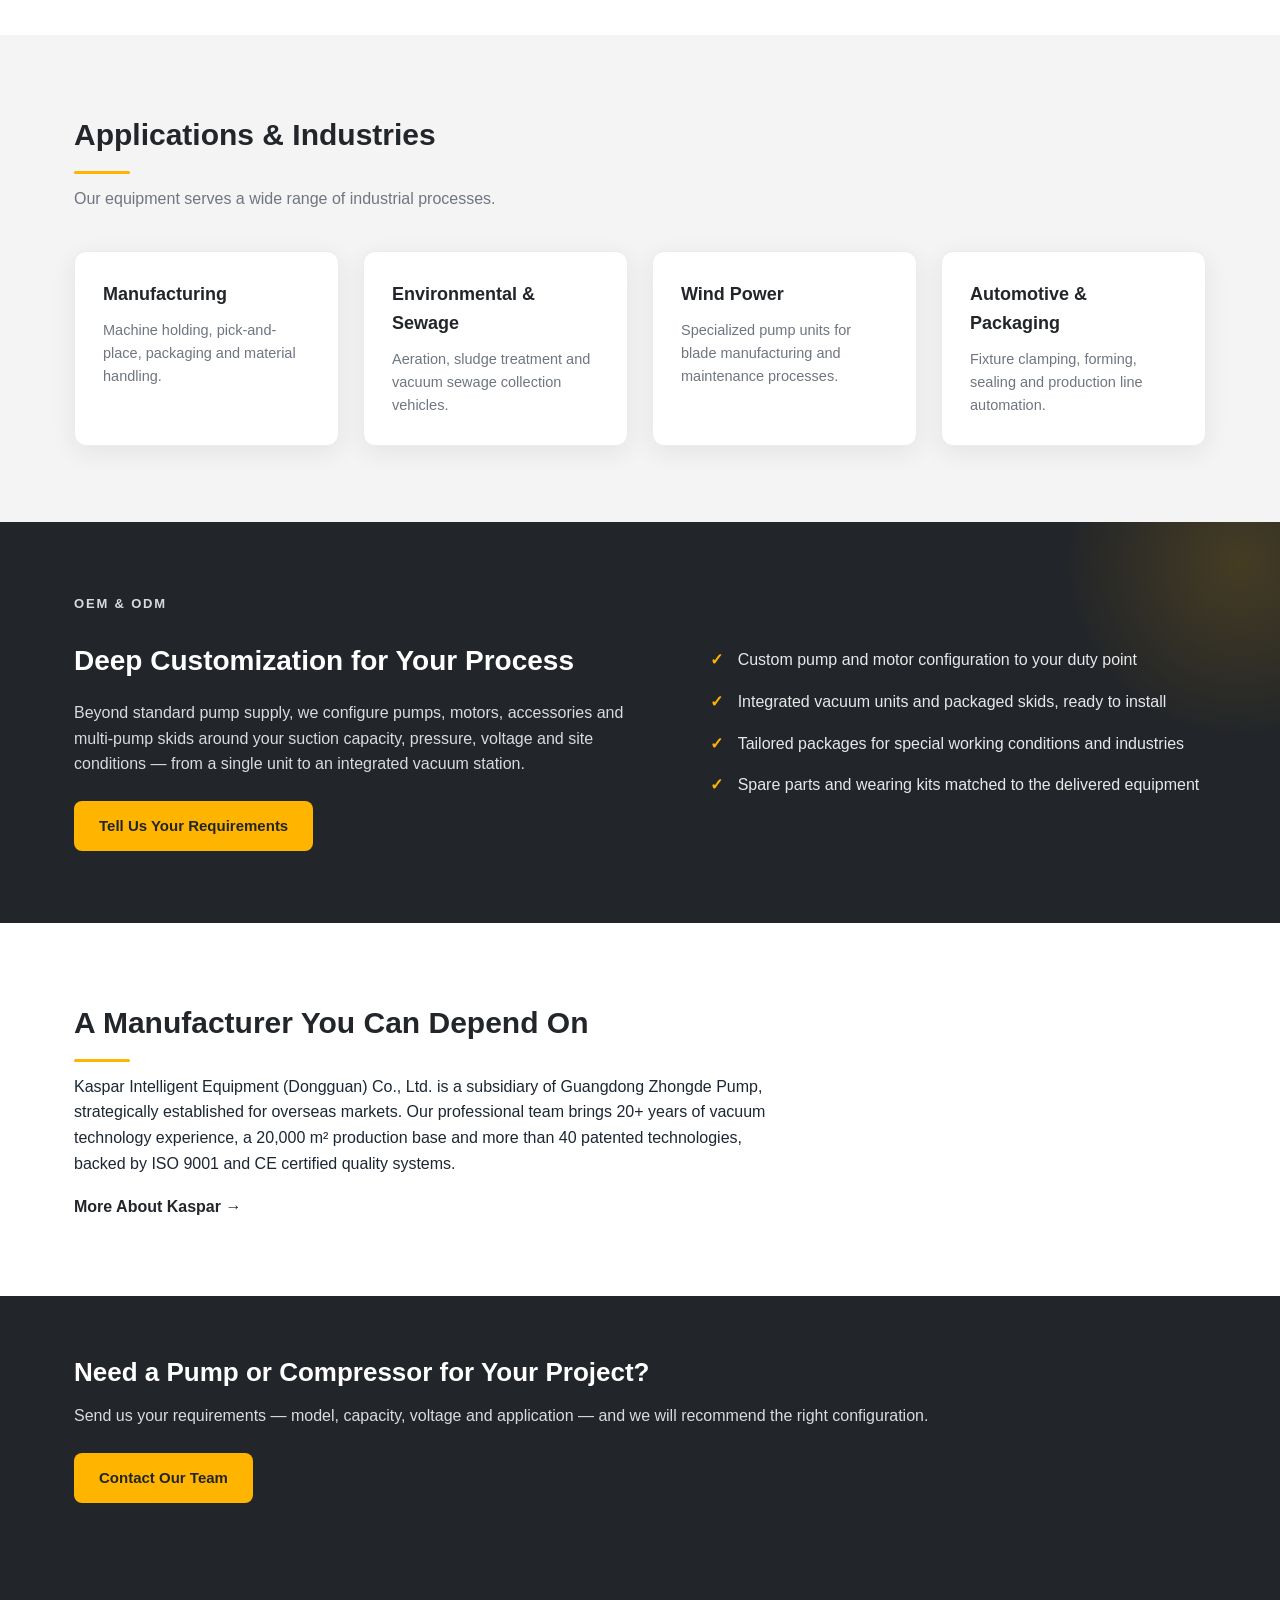
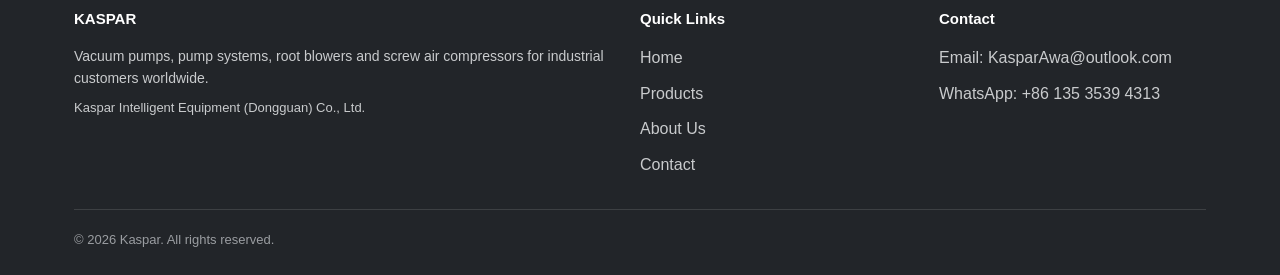
==== commit f650f74d: "Restructure landing home: VR vane series cards, OEM/ODM customization band, credentials band, about " ====
--- a/index.html
+++ b/index.html
@@ -4,8 +4,8 @@
   <meta charset="UTF-8">
   <meta name="viewport" content="width=device-width, initial-scale=1.0">
   <link rel="icon" href="data:image/svg+xml,<svg xmlns='http://www.w3.org/2000/svg' viewBox='0 0 64 64'><rect width='64' height='64' rx='12' fill='%23ffb400'/><text x='32' y='44' font-size='38' font-family='Arial' font-weight='700' text-anchor='middle' fill='%23222529'>K</text></svg>">
-  <title>Kaspar | Vacuum Pumps, Pump Systems & Air Compressor Solutions</title>
-  <meta name="description" content="Kaspar manufactures vacuum pumps, pump skids, root blowers and screw air compressors for industrial, environmental, wind power and packaging applications. WEG-motor equipped, global after-sales support.">
+  <title>Kaspar | Vacuum Pumps, Pump Systems &amp; Air Compressor Solutions</title>
+  <meta name="description" content="Kaspar manufactures rotary vane vacuum pumps, pump skids, root blowers and screw air compressors for industrial, environmental, wind power and packaging applications. WEG-motor equipped, ISO 9001 & CE certified, OEM & ODM customization, global after-sales support.">
   <link rel="stylesheet" href="css/style.css">
   <link rel="stylesheet" href="https://miaoda.feishu.cn/fonts/css2?family=Noto+Sans:wght@300;400;500;700;800&display=swap">
 </head>
@@ -24,6 +24,7 @@
         <li><a href="about.html">About Us</a></li>
         <li><a href="contact.html">Contact</a></li>
       </ul>
+      <a class="btn btn-primary nav-cta" href="https://wa.me/8613535394313" target="_blank" rel="noopener">WhatsApp</a>
     </div>
   </header>
 
@@ -31,8 +32,9 @@
   <section class="hero">
     <canvas class="hero-canvas" aria-hidden="true"></canvas>
     <div class="container">
+      <p class="hero-eyebrow">Vacuum &amp; Compressed Air Manufacturer</p>
       <h1>Industrial Vacuum &amp; Compressed Air Solutions, Built for Reliability</h1>
-      <p class="lead">Kaspar supplies vacuum pumps, integrated pump systems, root blowers and screw air compressors — configured with quality components such as WEG motors, and backed by responsive global after-sales service.</p>
+      <p class="lead">Kaspar Intelligent Equipment (Dongguan) Co., Ltd. — subsidiary of Guangdong Zhongde Pump. 20+ years of engineering experience, ISO 9001 &amp; CE certified. Deep OEM &amp; ODM customization: tailor-made pumps and packaged vacuum units to your working conditions, delivered worldwide.</p>
       <div class="hero-actions">
         <a href="products.html" class="btn btn-primary">Browse Products</a>
         <a href="contact.html" class="btn btn-outline">Request a Quote</a>
@@ -40,56 +42,9 @@
     </div>
   </section>
 
-  <!-- ===== Product categories ===== -->
+  <!-- ===== Trust / credentials ===== -->
   <section class="section">
     <div class="container">
-      <h2 class="section-title">Our Product Range</h2>
-      <p class="section-sub">A complete portfolio for vacuum generation, air movement and compressed air applications.</p>
-      <div class="grid grid-4">
-        <div class="card reveal">
-          <div class="icon">⚙️</div>
-          <h3>Vacuum Pumps</h3>
-          <p>Rotary vane, liquid ring and piston vacuum pumps designed for stable suction and long service life.</p>
-        </div>
-        <div class="card reveal reveal-d1">
-          <div class="icon">🔧</div>
-          <h3>Pump Systems &amp; Skids</h3>
-          <p>Custom integrated pump units and skid-mounted packages matched to your process requirements.</p>
-        </div>
-        <div class="card reveal reveal-d2">
-          <div class="icon">🌀</div>
-          <h3>Root Blowers</h3>
-          <p>Root-type blowers and booster sets for pneumatic conveying, aeration and pressure boosting.</p>
-        </div>
-        <div class="card reveal reveal-d3">
-          <div class="icon">💨</div>
-          <h3>Screw Air Compressors</h3>
-          <p>Energy-efficient screw compressor packages for general industrial compressed air supply.</p>
-        </div>
-      </div>
-    </div>
-  </section>
-
-  <!-- ===== Why Kaspar ===== -->
-  <section class="section alt">
-    <div class="container">
-      <h2 class="section-title">Why Choose Kaspar</h2>
-      <p class="section-sub">Engineering focus, dependable components and straightforward support for overseas buyers.</p>
-      <div class="grid grid-3">
-        <div class="card reveal">
-          <h3>Quality Components</h3>
-          <p>Units are equipped with recognized components including WEG motors, matched seals, gaskets, filters and inlet valves for consistent performance.</p>
-        </div>
-        <div class="card reveal reveal-d1">
-          <h3>Custom Configuration</h3>
-          <p>From single pumps to multi-pump stations, we configure equipment around your suction capacity, pressure and site conditions.</p>
-        </div>
-        <div class="card reveal reveal-d2">
-          <h3>Global After-Sales</h3>
-          <p>Spare parts, wearing kits and technical support available for customers across Asia, Europe, the Middle East and beyond.</p>
-        </div>
-      </div>
-
       <div class="stats-band">
         <div class="stat reveal">
           <div class="stat-num" data-count="20" data-suffix="+">0</div>
@@ -111,8 +66,90 @@
     </div>
   </section>
 
+  <!-- ===== VR rotary vane series ===== -->
+  <section class="section alt">
+    <div class="container">
+      <h2 class="section-title">Single-stage Rotary Vane Vacuum Pumps</h2>
+      <p class="section-sub">Oil-lubricated vane pumps covering light-duty to high-capacity industrial vacuum supply. Select a model to view specifications, performance curve and enquiry options.</p>
+      <div class="grid grid-3">
+
+        <div class="card product-card reveal">
+          <img class="thumb-img" src="assets/vr302.png" alt="VR 302 oil-lubricated rotary vane vacuum pump">
+          <h3>VR 302</h3>
+          <p class="spec-line">300 / 360 m³/h · 7.5 kW</p>
+          <p>Flagship single-stage vane pump for stable medium vacuum supply at high capacity.</p>
+          <div class="meta"><a href="product-vr302.html">View Details →</a></div>
+        </div>
+
+        <div class="card product-card reveal reveal-d1">
+          <img class="thumb-img" src="assets/vr250.png" alt="VR 250 oil-lubricated rotary vane vacuum pump">
+          <h3>VR 250</h3>
+          <p class="spec-line">250 / 300 m³/h · 5.5 / 7.5 kW</p>
+          <p>General industrial evacuation and packaging applications with steady suction.</p>
+          <div class="meta"><a href="product-vr250.html">View Details →</a></div>
+        </div>
+
+        <div class="card product-card reveal reveal-d2">
+          <img class="thumb-img" src="assets/vr202.png" alt="VR 202 oil-lubricated rotary vane vacuum pump">
+          <h3>VR 202</h3>
+          <p class="spec-line">200 / 240 m³/h · 4.5 kW</p>
+          <p>Medium-duty vacuum system with reliable continuous operation.</p>
+          <div class="meta"><a href="product-vr202.html">View Details →</a></div>
+        </div>
+
+        <div class="card product-card reveal">
+          <img class="thumb-img" src="assets/vr160.png" alt="VR 160 oil-lubricated rotary vane vacuum pump">
+          <h3>VR 160</h3>
+          <p class="spec-line">160 / 190 m³/h · 4 kW</p>
+          <p>Continuous industrial vacuum supply for production lines and process equipment.</p>
+          <div class="meta"><a href="product-vr160.html">View Details →</a></div>
+        </div>
+
+        <div class="card product-card reveal reveal-d1">
+          <img class="thumb-img" src="assets/vr100.png" alt="VR 100 oil-lubricated rotary vane vacuum pump">
+          <h3>VR 100</h3>
+          <p class="spec-line">100 / 120 m³/h · 3 kW</p>
+          <p>Compact unit for machinery automation, fixtures and smaller vacuum demands.</p>
+          <div class="meta"><a href="product-vr100.html">View Details →</a></div>
+        </div>
+
+        <div class="card product-card reveal reveal-d2">
+          <img class="thumb-img" src="assets/vr063.png" alt="VR 063 oil-lubricated rotary vane vacuum pump">
+          <h3>VR 063</h3>
+          <p class="spec-line">63 / 76 m³/h · 2.2 kW</p>
+          <p>Small-to-medium vacuum applications with balanced footprint and output.</p>
+          <div class="meta"><a href="product-vr063.html">View Details →</a></div>
+        </div>
+
+        <div class="card product-card reveal">
+          <img class="thumb-img" src="assets/vr040.png" alt="VR 040 oil-lubricated rotary vane vacuum pump">
+          <h3>VR 040</h3>
+          <p class="spec-line">40 / 48 m³/h · 1.5 kW</p>
+          <p>Light-duty evacuation in a compact, energy-efficient package.</p>
+          <div class="meta"><a href="product-vr040.html">View Details →</a></div>
+        </div>
+
+      </div>
+    </div>
+  </section>
+
+  <!-- ===== Other categories ===== -->
+  <section class="section">
+    <div class="container">
+      <h2 class="section-title">Other Vacuum Equipment Ranges</h2>
+      <p class="section-sub">Additional pump and package ranges available on request.</p>
+      <div class="grid grid-3">
+        <div class="card reveal"><h3>VJP Roots Pumps</h3><p>Root-type vacuum boosters for high-capacity, high-vacuum backing systems.</p><div class="meta"><a href="contact.html">Inquire →</a></div></div>
+        <div class="card reveal reveal-d1"><h3>2BVA Water Ring Pumps</h3><p>Robust liquid ring pumps for wet, dusty or corrosive gas extraction.</p><div class="meta"><a href="contact.html">Inquire →</a></div></div>
+        <div class="card reveal reveal-d2"><h3>ZDR Two-stage Vane Pump</h3><p>Direct-coupled two-stage vane pump for deeper ultimate vacuum requirements.</p><div class="meta"><a href="contact.html">Inquire →</a></div></div>
+        <div class="card reveal"><h3>ZBW Oil-free Dry Pump</h3><p>Dry-running oil-free pump for processes sensitive to oil contamination.</p><div class="meta"><a href="contact.html">Inquire →</a></div></div>
+        <div class="card reveal reveal-d1"><h3>Customized Unit</h3><p>Multi-pump integrated skids and engineered packages built to site requirements.</p><div class="meta"><a href="contact.html">Inquire →</a></div></div>
+      </div>
+    </div>
+  </section>
+
   <!-- ===== Applications ===== -->
-  <section class="section">
+  <section class="section alt">
     <div class="container">
       <h2 class="section-title">Applications &amp; Industries</h2>
       <p class="section-sub">Our equipment serves a wide range of industrial processes.</p>
@@ -125,6 +162,39 @@
     </div>
   </section>
 
+  <!-- ===== Deep customization ===== -->
+  <section class="custom-band">
+    <div class="container">
+      <div class="custom-grid">
+        <div class="reveal">
+          <p class="band-eyebrow">OEM &amp; ODM</p>
+          <h2>Deep Customization for Your Process</h2>
+          <p>Beyond standard pump supply, we configure pumps, motors, accessories and multi-pump skids around your suction capacity, pressure, voltage and site conditions — from a single unit to an integrated vacuum station.</p>
+          <a href="contact.html" class="btn btn-primary">Tell Us Your Requirements</a>
+        </div>
+        <ul class="feature-list custom-points reveal reveal-d1">
+          <li>Custom pump and motor configuration to your duty point</li>
+          <li>Integrated vacuum units and packaged skids, ready to install</li>
+          <li>Tailored packages for special working conditions and industries</li>
+          <li>Spare parts and wearing kits matched to the delivered equipment</li>
+        </ul>
+      </div>
+    </div>
+  </section>
+
+  <!-- ===== About teaser ===== -->
+  <section class="section">
+    <div class="container">
+      <div class="about-teaser">
+        <div class="reveal">
+          <h2 class="section-title">A Manufacturer You Can Depend On</h2>
+          <p style="font-size:16px; color:var(--text); max-width:720px;">Kaspar Intelligent Equipment (Dongguan) Co., Ltd. is a subsidiary of Guangdong Zhongde Pump, strategically established for overseas markets. Our professional team brings 20+ years of vacuum technology experience, a 20,000 m² production base and more than 40 patented technologies, backed by ISO 9001 and CE certified quality systems.</p>
+          <div class="meta" style="margin-top:18px;"><a href="about.html" class="text-link">More About Kaspar →</a></div>
+        </div>
+      </div>
+    </div>
+  </section>
+
   <!-- ===== CTA ===== -->
   <section class="cta-band">
     <div class="container">
@@ -140,7 +210,7 @@
       <div class="footer-grid">
         <div>
           <h4>KASPAR</h4>
-          <p style="font-size:14px;">Vacuum pumps, pump systems, root blowers and screw air compressors for industrial worldwide customers.</p>
+          <p style="font-size:14px;">Vacuum pumps, pump systems, root blowers and screw air compressors for industrial customers worldwide.</p>
           <p style="font-size:13px; margin-top:8px;">Kaspar Intelligent Equipment (Dongguan) Co., Ltd.</p>
         </div>
         <div>
--- a/css/style.css
+++ b/css/style.css
@@ -227,11 +227,55 @@
 .reveal-d2 { transition-delay: .16s; }
 .reveal-d3 { transition-delay: .24s; }
 
+/* ===== Nav CTA ===== */
+.nav-links { margin-left: auto; }
+.nav-cta { margin-left: 20px; padding: 10px 18px; font-size: 14px; }
+
+/* ===== Hero eyebrow ===== */
+.hero-eyebrow {
+  display: inline-block; font-size: 13px; letter-spacing: .14em; text-transform: uppercase;
+  color: var(--orange); font-weight: 700; margin-bottom: 18px;
+  animation: heroUp .7s .08s cubic-bezier(.22, .61, .36, 1) both;
+}
+
+/* ===== Product spec line ===== */
+.spec-line {
+  color: var(--navy); font-weight: 600; font-size: 14px; margin: 2px 0 10px;
+}
+
+/* ===== Deep customization band ===== */
+.custom-band {
+  background: var(--navy); color: var(--white); padding: 72px 0; position: relative; overflow: hidden;
+}
+.custom-band::before {
+  content: ""; position: absolute; right: -140px; top: -140px; width: 360px; height: 360px;
+  border-radius: 50%; background: radial-gradient(circle, rgba(255,180,0,.16), transparent 70%);
+}
+.custom-grid {
+  position: relative; z-index: 1;
+  display: grid; grid-template-columns: 1.2fr 1fr; gap: 40px; align-items: center;
+}
+.band-eyebrow {
+  font-size: 13px; letter-spacing: .14em; text-transform: uppercase;
+  color: var(--orange); font-weight: 700; margin-bottom: 14px;
+}
+.custom-band h2 { font-size: 28px; margin-bottom: 16px; }
+.custom-band p { color: #d9dbdd; margin-bottom: 24px; max-width: 560px; }
+.custom-points { gap: 16px; }
+.custom-points li { color: #e7e8ea; }
+.custom-points li::before { color: var(--orange); }
+
+/* ===== About teaser ===== */
+.about-teaser { max-width: 760px; }
+.text-link { font-weight: 600; color: var(--navy); }
+.text-link:hover { color: var(--orange-dark); text-decoration: none; }
+
 /* ===== Responsive ===== */
 @media (max-width: 960px) {
   .grid-3, .grid-4 { grid-template-columns: repeat(2, 1fr); }
   .stats-band { grid-template-columns: repeat(2, 1fr); }
   .steps { grid-template-columns: repeat(2, 1fr); }
+  .custom-grid { grid-template-columns: 1fr; }
   .hero h1 { font-size: 32px; }
 }
 @media (max-width: 640px) {
@@ -245,4 +289,5 @@
   .nav-links.open { display: flex; }
   .nav-links a { display: block; padding: 14px 24px; }
   .nav-toggle { display: block; }
-}
+  .nav-cta { display: none; }
+}
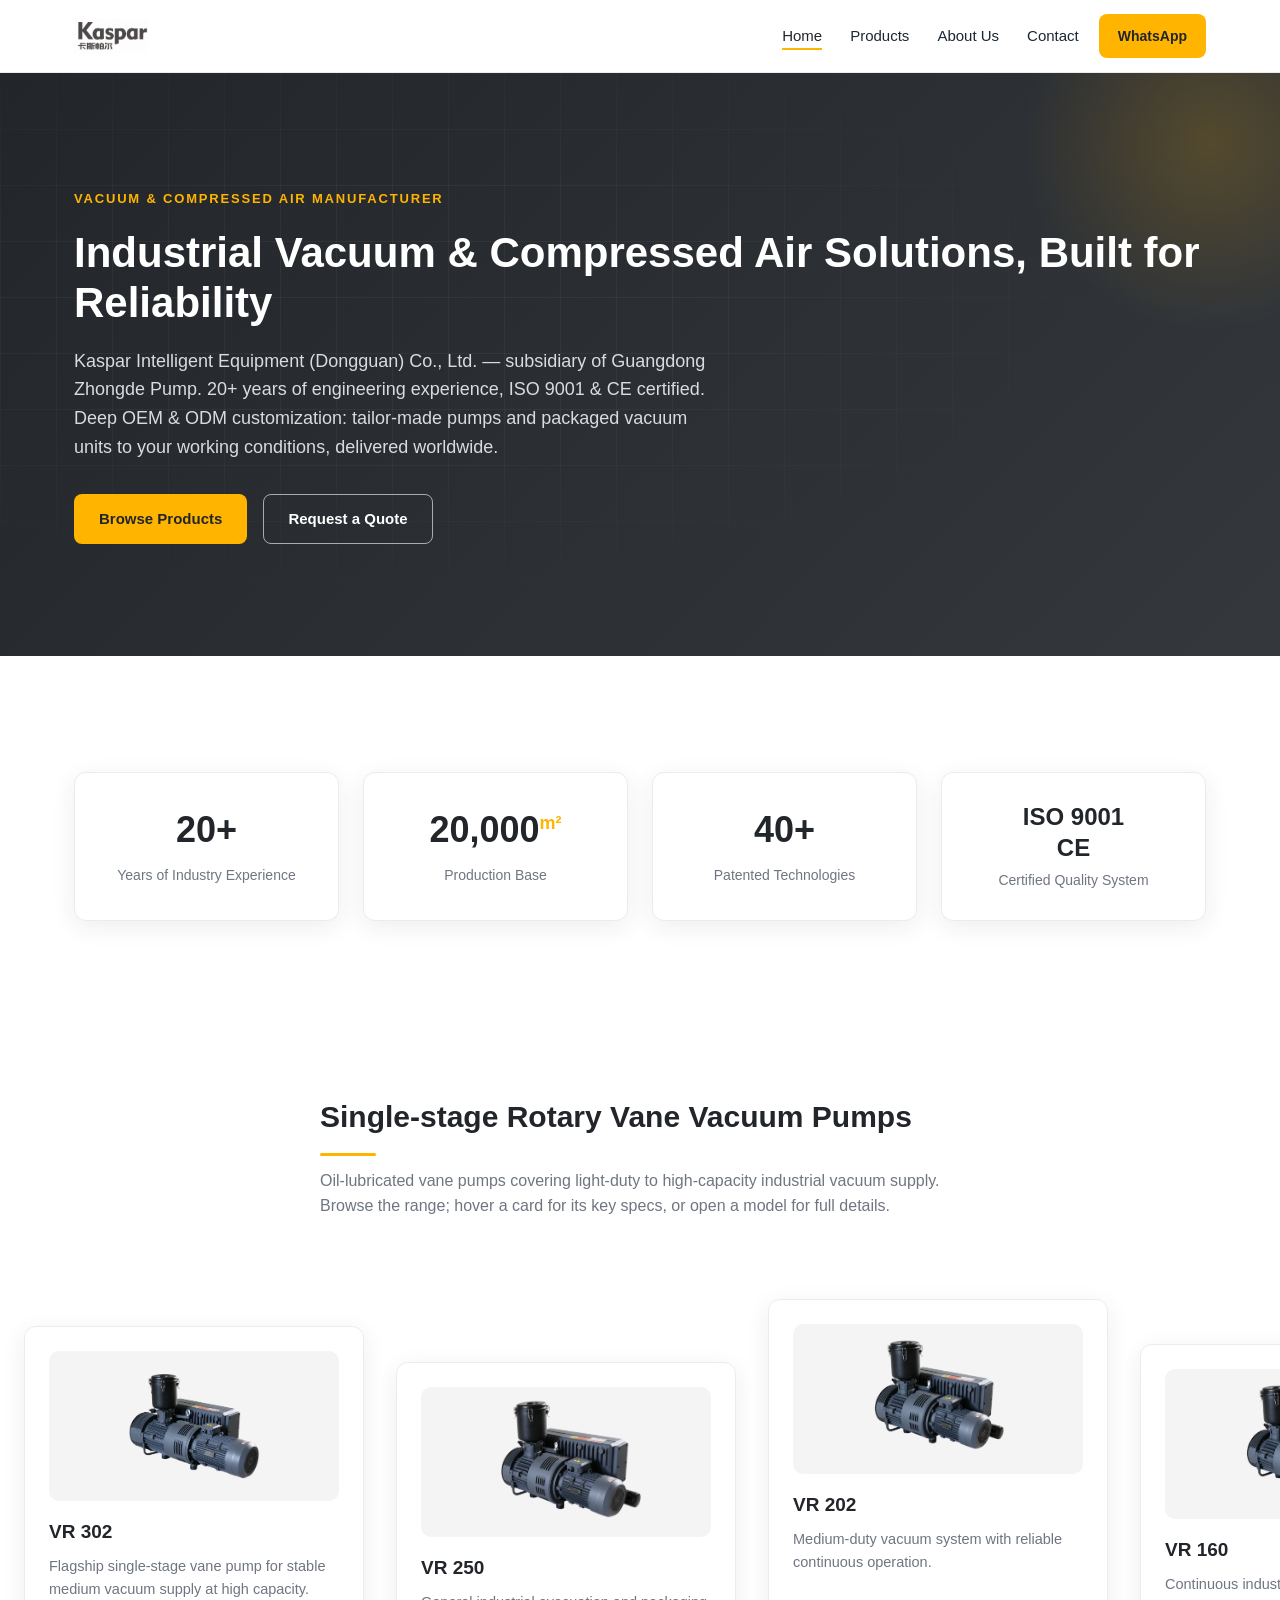
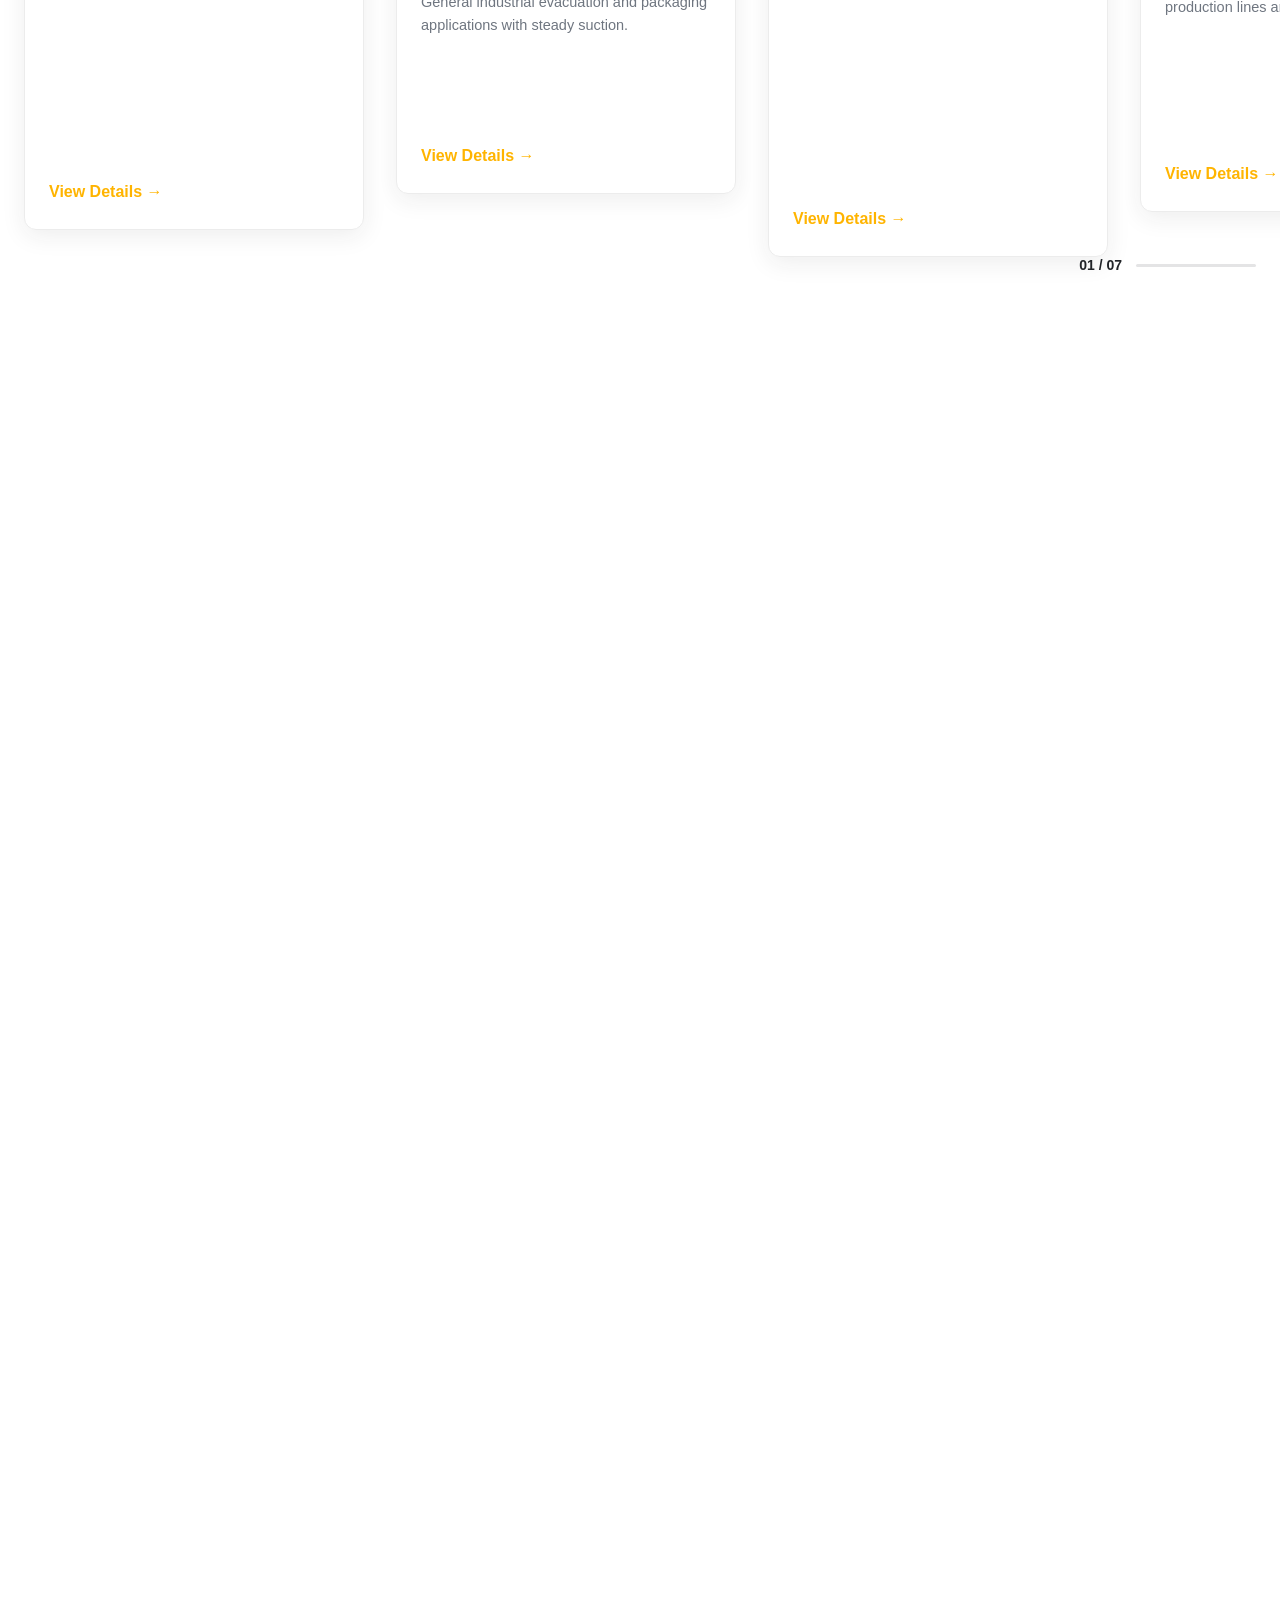
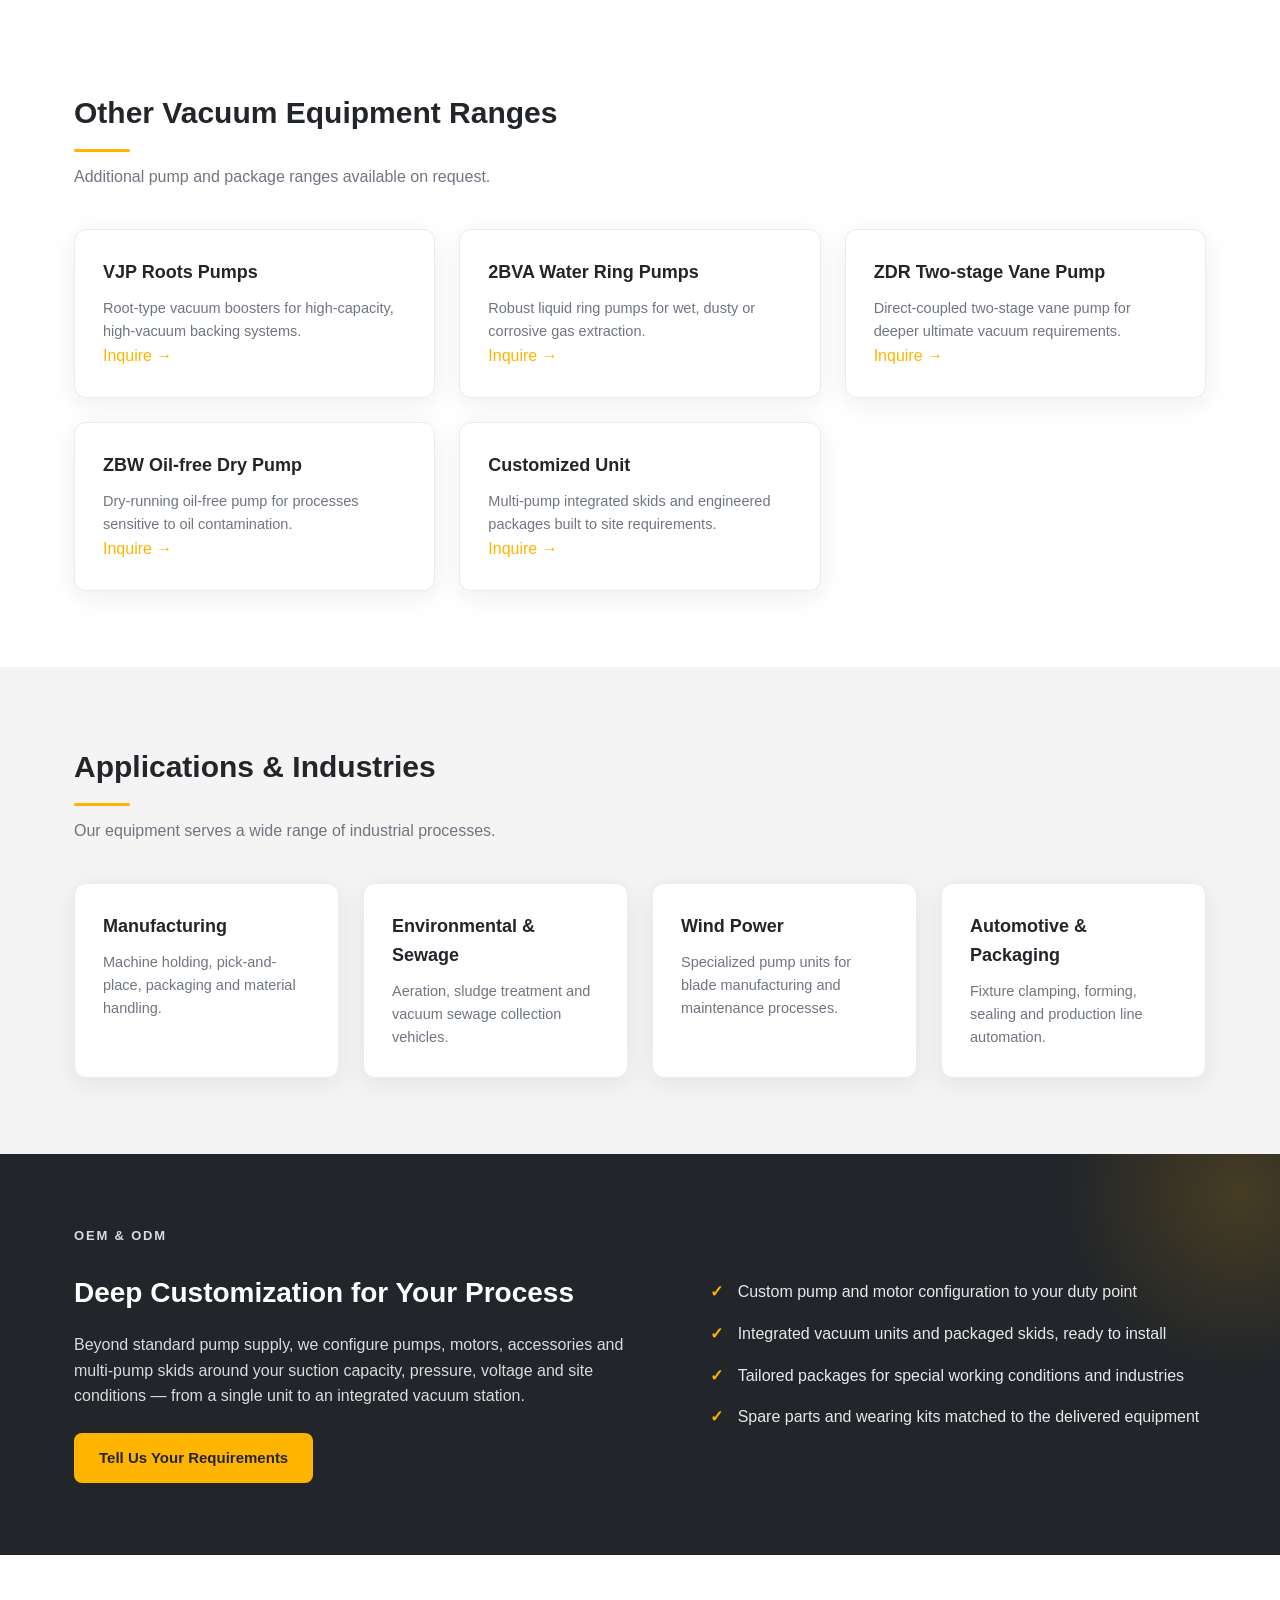
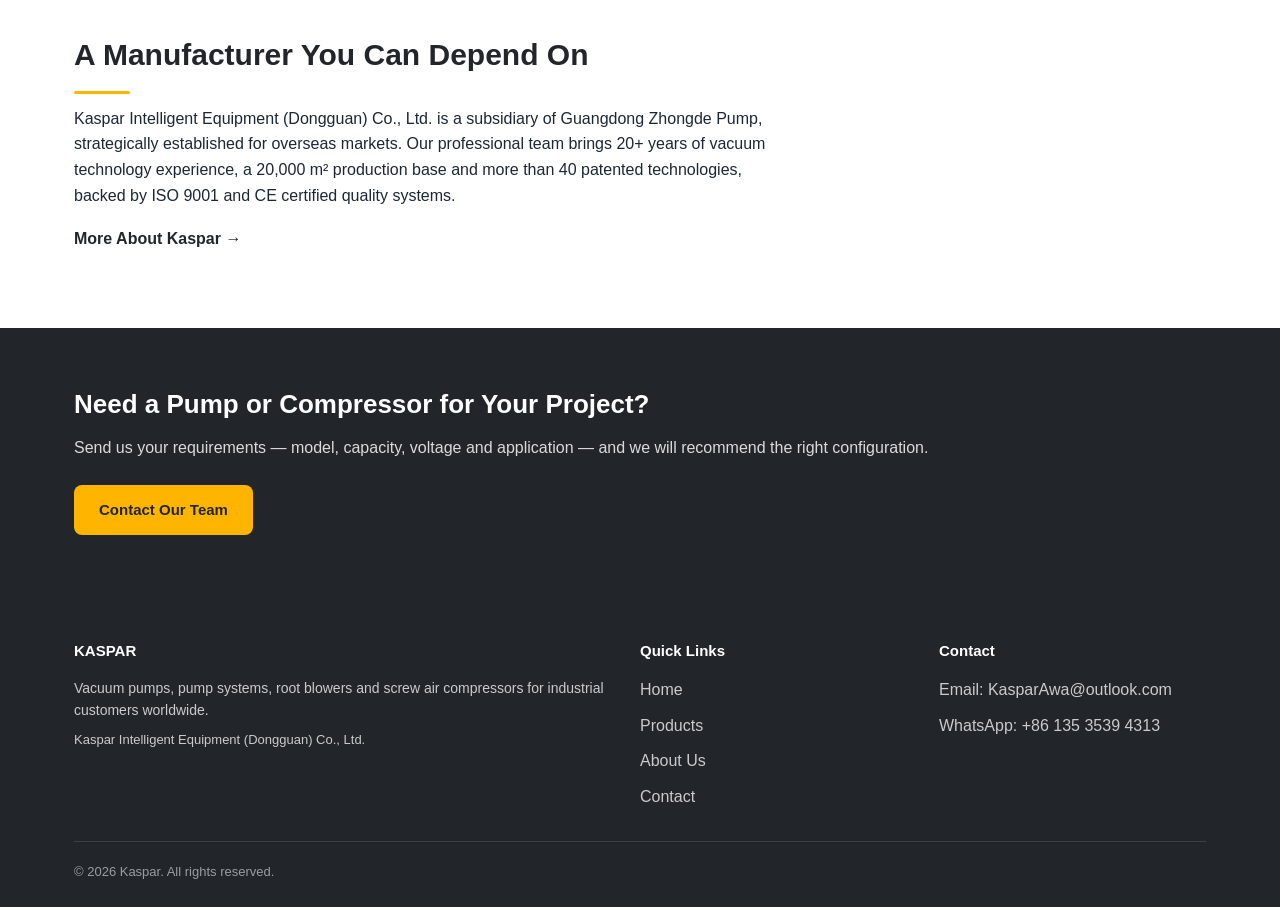
==== commit ada68570: "Product rail: sticky horizontal scroll band, hover-revealed specs, section spy; degrade to stack on " ====
--- a/index.html
+++ b/index.html
@@ -29,7 +29,7 @@
   </header>
 
   <!-- ===== Hero ===== -->
-  <section class="hero">
+  <section class="hero" id="hero">
     <canvas class="hero-canvas" aria-hidden="true"></canvas>
     <div class="container">
       <p class="hero-eyebrow">Vacuum &amp; Compressed Air Manufacturer</p>
@@ -66,75 +66,81 @@
     </div>
   </section>
 
-  <!-- ===== VR rotary vane series ===== -->
-  <section class="section alt">
-    <div class="container">
-      <h2 class="section-title">Single-stage Rotary Vane Vacuum Pumps</h2>
-      <p class="section-sub">Oil-lubricated vane pumps covering light-duty to high-capacity industrial vacuum supply. Select a model to view specifications, performance curve and enquiry options.</p>
-      <div class="grid grid-3">
-
-        <div class="card product-card reveal">
+  <!-- ===== VR rotary vane series (horizontal rail) ===== -->
+  <section id="products" class="h-section alt">
+    <div class="h-viewport">
+      <div class="container h-head">
+        <h2 class="section-title">Single-stage Rotary Vane Vacuum Pumps</h2>
+        <p class="section-sub">Oil-lubricated vane pumps covering light-duty to high-capacity industrial vacuum supply. Browse the range; hover a card for its key specs, or open a model for full details.</p>
+      </div>
+      <div class="h-track">
+
+        <article class="h-tile h-tile--a reveal">
           <img class="thumb-img" src="assets/vr302.png" alt="VR 302 oil-lubricated rotary vane vacuum pump">
           <h3>VR 302</h3>
+          <p class="tile-desc">Flagship single-stage vane pump for stable medium vacuum supply at high capacity.</p>
           <p class="spec-line">300 / 360 m³/h · 7.5 kW</p>
-          <p>Flagship single-stage vane pump for stable medium vacuum supply at high capacity.</p>
           <div class="meta"><a href="product-vr302.html">View Details →</a></div>
-        </div>
-
-        <div class="card product-card reveal reveal-d1">
+        </article>
+
+        <article class="h-tile h-tile--b reveal">
           <img class="thumb-img" src="assets/vr250.png" alt="VR 250 oil-lubricated rotary vane vacuum pump">
           <h3>VR 250</h3>
+          <p class="tile-desc">General industrial evacuation and packaging applications with steady suction.</p>
           <p class="spec-line">250 / 300 m³/h · 5.5 / 7.5 kW</p>
-          <p>General industrial evacuation and packaging applications with steady suction.</p>
           <div class="meta"><a href="product-vr250.html">View Details →</a></div>
-        </div>
-
-        <div class="card product-card reveal reveal-d2">
+        </article>
+
+        <article class="h-tile h-tile--c reveal">
           <img class="thumb-img" src="assets/vr202.png" alt="VR 202 oil-lubricated rotary vane vacuum pump">
           <h3>VR 202</h3>
+          <p class="tile-desc">Medium-duty vacuum system with reliable continuous operation.</p>
           <p class="spec-line">200 / 240 m³/h · 4.5 kW</p>
-          <p>Medium-duty vacuum system with reliable continuous operation.</p>
           <div class="meta"><a href="product-vr202.html">View Details →</a></div>
-        </div>
-
-        <div class="card product-card reveal">
+        </article>
+
+        <article class="h-tile h-tile--d reveal">
           <img class="thumb-img" src="assets/vr160.png" alt="VR 160 oil-lubricated rotary vane vacuum pump">
           <h3>VR 160</h3>
+          <p class="tile-desc">Continuous industrial vacuum supply for production lines and process equipment.</p>
           <p class="spec-line">160 / 190 m³/h · 4 kW</p>
-          <p>Continuous industrial vacuum supply for production lines and process equipment.</p>
           <div class="meta"><a href="product-vr160.html">View Details →</a></div>
-        </div>
-
-        <div class="card product-card reveal reveal-d1">
+        </article>
+
+        <article class="h-tile h-tile--a reveal">
           <img class="thumb-img" src="assets/vr100.png" alt="VR 100 oil-lubricated rotary vane vacuum pump">
           <h3>VR 100</h3>
+          <p class="tile-desc">Compact unit for machinery automation, fixtures and smaller vacuum demands.</p>
           <p class="spec-line">100 / 120 m³/h · 3 kW</p>
-          <p>Compact unit for machinery automation, fixtures and smaller vacuum demands.</p>
           <div class="meta"><a href="product-vr100.html">View Details →</a></div>
-        </div>
-
-        <div class="card product-card reveal reveal-d2">
+        </article>
+
+        <article class="h-tile h-tile--b reveal">
           <img class="thumb-img" src="assets/vr063.png" alt="VR 063 oil-lubricated rotary vane vacuum pump">
           <h3>VR 063</h3>
+          <p class="tile-desc">Small-to-medium vacuum applications with balanced footprint and output.</p>
           <p class="spec-line">63 / 76 m³/h · 2.2 kW</p>
-          <p>Small-to-medium vacuum applications with balanced footprint and output.</p>
           <div class="meta"><a href="product-vr063.html">View Details →</a></div>
-        </div>
-
-        <div class="card product-card reveal">
+        </article>
+
+        <article class="h-tile h-tile--c reveal">
           <img class="thumb-img" src="assets/vr040.png" alt="VR 040 oil-lubricated rotary vane vacuum pump">
           <h3>VR 040</h3>
+          <p class="tile-desc">Light-duty evacuation in a compact, energy-efficient package.</p>
           <p class="spec-line">40 / 48 m³/h · 1.5 kW</p>
-          <p>Light-duty evacuation in a compact, energy-efficient package.</p>
           <div class="meta"><a href="product-vr040.html">View Details →</a></div>
-        </div>
-
+        </article>
+
+      </div>
+      <div class="h-meta">
+        <span class="h-counter">01 / 07</span>
+        <div class="h-progress"><span></span></div>
       </div>
     </div>
   </section>
 
   <!-- ===== Other categories ===== -->
-  <section class="section">
+  <section id="categories" class="section">
     <div class="container">
       <h2 class="section-title">Other Vacuum Equipment Ranges</h2>
       <p class="section-sub">Additional pump and package ranges available on request.</p>
@@ -149,7 +155,7 @@
   </section>
 
   <!-- ===== Applications ===== -->
-  <section class="section alt">
+  <section id="applications" class="section alt">
     <div class="container">
       <h2 class="section-title">Applications &amp; Industries</h2>
       <p class="section-sub">Our equipment serves a wide range of industrial processes.</p>
@@ -163,7 +169,7 @@
   </section>
 
   <!-- ===== Deep customization ===== -->
-  <section class="custom-band">
+  <section id="customization" class="custom-band">
     <div class="container">
       <div class="custom-grid">
         <div class="reveal">
@@ -183,7 +189,7 @@
   </section>
 
   <!-- ===== About teaser ===== -->
-  <section class="section">
+  <section id="about-teaser" class="section">
     <div class="container">
       <div class="about-teaser">
         <div class="reveal">
@@ -196,7 +202,7 @@
   </section>
 
   <!-- ===== CTA ===== -->
-  <section class="cta-band">
+  <section id="cta-band" class="cta-band">
     <div class="container">
       <h2>Need a Pump or Compressor for Your Project?</h2>
       <p>Send us your requirements — model, capacity, voltage and application — and we will recommend the right configuration.</p>
--- a/css/style.css
+++ b/css/style.css
@@ -270,6 +270,57 @@
 .text-link { font-weight: 600; color: var(--navy); }
 .text-link:hover { color: var(--orange-dark); text-decoration: none; }
 
+/* ===== Horizontal product rail ===== */
+.h-section { position: relative; }
+.h-viewport {
+  position: sticky; top: 0; height: 100vh; overflow: hidden;
+  display: flex; flex-direction: column; justify-content: flex-start;
+  padding-top: 72px;
+}
+.h-head { padding-top: 24px; }
+.h-track {
+  flex: 1; display: flex; align-items: center; gap: 32px; width: max-content;
+  max-width: 100%; padding: 24px; margin: 0 auto;
+}
+.h-tile {
+  flex: 0 0 340px; width: 340px; background: var(--white); border: 1px solid var(--line);
+  border-radius: var(--radius); padding: 24px; box-shadow: var(--shadow);
+  display: flex; flex-direction: column; transition: transform .25s, box-shadow .25s, border-color .25s;
+}
+.h-tile:hover { transform: translateY(-5px); box-shadow: var(--shadow-hover); border-color: #f3d98a; }
+.h-tile--a { min-height: 56vh; }
+.h-tile--b { min-height: 48vh; }
+.h-tile--c { min-height: 62vh; }
+.h-tile--d { min-height: 52vh; }
+.h-tile .thumb-img { height: 150px; margin-bottom: 16px; }
+.h-tile h3 { font-size: 19px; color: var(--navy); margin-bottom: 8px; }
+.tile-desc { color: var(--steel); font-size: 14.5px; }
+.h-tile .meta { margin-top: auto; padding-top: 14px; }
+.h-tile .meta a { font-weight: 600; }
+
+/* Spec line: revealed on hover on pointer devices; always visible on touch */
+@media (hover:hover) and (pointer:fine) {
+  .h-tile .spec-line {
+    opacity: 0; transform: translateY(6px);
+    transition: opacity .25s ease, transform .25s ease;
+  }
+  .h-tile:hover .spec-line { opacity: 1; transform: none; }
+}
+
+.h-meta {
+  position: absolute; right: 24px; bottom: 20px;
+  display: flex; align-items: center; gap: 14px;
+}
+.h-counter {
+  font-size: 14px; font-weight: 700; color: var(--navy);
+  font-variant-numeric: tabular-nums;
+}
+.h-progress { width: 120px; height: 3px; background: rgba(34,37,41,.12); border-radius: 2px; }
+.h-progress span {
+  display: block; height: 100%; background: var(--orange);
+  transform-origin: left; transform: scaleX(0);
+}
+
 /* ===== Responsive ===== */
 @media (max-width: 960px) {
   .grid-3, .grid-4 { grid-template-columns: repeat(2, 1fr); }
@@ -277,6 +328,18 @@
   .steps { grid-template-columns: repeat(2, 1fr); }
   .custom-grid { grid-template-columns: 1fr; }
   .hero h1 { font-size: 32px; }
+  .h-viewport { position: static; height: auto; overflow: visible; }
+  .h-track { flex-direction: column; width: 100%; max-width: 640px; }
+  .h-tile { flex: 0 0 100%; width: 100%; min-height: 0; }
+  .h-meta { display: none; }
+}
+
+@media (prefers-reduced-motion: reduce) {
+  * { animation-duration: .001ms !important; transition-duration: .001ms !important; }
+  .h-viewport { position: static; height: auto; overflow: visible; }
+  .h-track { flex-direction: column; width: 100%; }
+  .h-tile { flex: 0 0 100%; width: 100%; min-height: 0; }
+  .h-meta { display: none; }
 }
 @media (max-width: 640px) {
   .grid-3, .grid-4, .stats-band, .steps { grid-template-columns: 1fr; }
